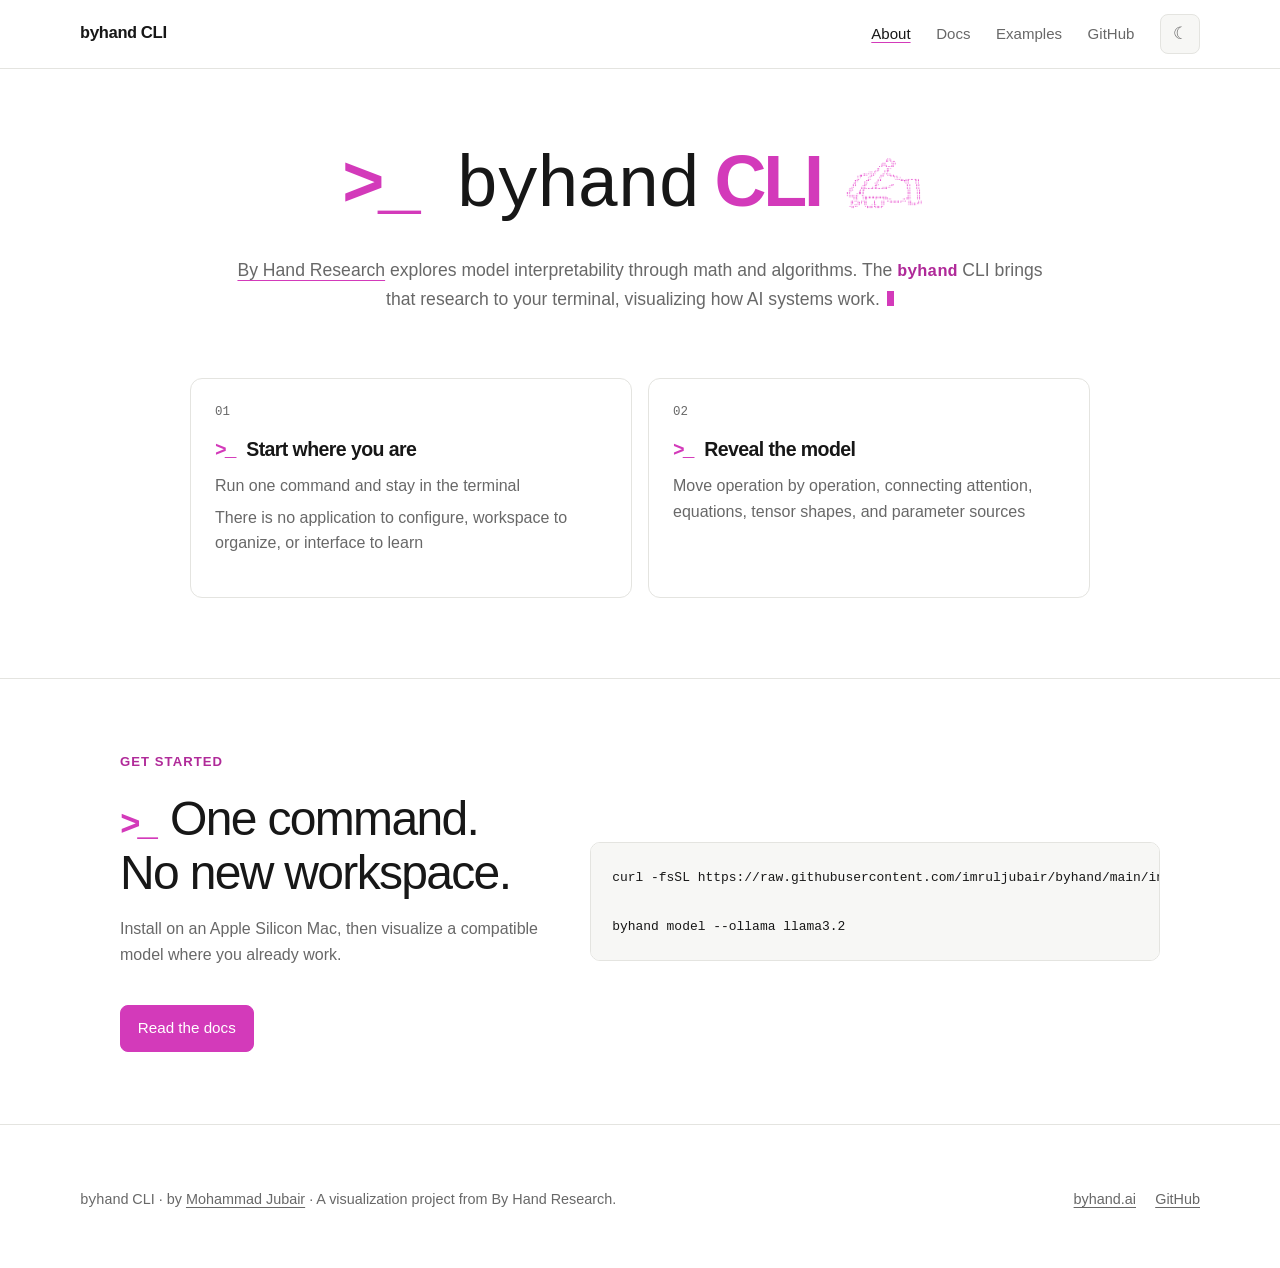
==== docs/index.html @ ef61d03f "theme" ====
<!doctype html>
<html lang="en">
  <head>
    <meta charset="utf-8">
    <meta name="viewport" content="width=device-width, initial-scale=1">
    <title>byhand CLI</title>
    <link rel="icon" type="image/svg+xml" href="./assets/favicon.svg?v=1">
    <meta name="description" content="Low-effort AI model visualization in the terminal you already use, with no complex new interface to learn.">
    <meta property="og:title" content="byhand CLI">
    <meta property="og:description" content="Make AI models easier to understand without adding another complex interface.">
    <meta property="og:type" content="website">
    <meta property="og:url" content="https://imruljubair.github.io/byhand/">
    <meta property="og:image" content="https://imruljubair.github.io/byhand/assets/logo.png?v=2">
    <meta property="og:image:type" content="image/png">
    <meta property="og:image:width" content="889">
    <meta property="og:image:height" content="540">
    <meta property="og:image:alt" content="byhand CLI logo">
    <meta name="twitter:card" content="summary_large_image">
    <meta name="twitter:title" content="byhand CLI">
    <meta name="twitter:description" content="Make AI models easier to understand without adding another complex interface.">
    <meta name="twitter:image" content="https://imruljubair.github.io/byhand/assets/logo.png?v=2">
    <meta name="twitter:image:alt" content="byhand CLI logo">
    <link rel="canonical" href="https://imruljubair.github.io/byhand/">
    <script src="./assets/theme.js"></script>
    <link rel="stylesheet" href="./assets/styles.css">
  </head>
  <body class="home-page">
    <a class="skip-link" href="#main">Skip to content</a>
    <header class="site-header">
      <nav class="nav" aria-label="Primary navigation">
        <a class="brand" href="./" aria-current="page"><span class="product-command">byhand</span> CLI</a>
        <div class="nav-links">
          <a href="./" aria-current="page">About</a>
          <a href="./docs/">Docs</a>
          <a href="./examples/">Examples</a>
          <a href="https://github.com/imruljubair/byhand">GitHub</a>
          <button class="theme-toggle" type="button" aria-label="Switch theme" title="Switch theme"><span aria-hidden="true">◐</span></button>
        </div>
      </nav>
    </header>

    <main id="main">
      <section class="cli-hero container" aria-labelledby="cli-title">
        <div class="cli-hero-layout">
          <div class="cli-copy">
            <h1 id="cli-title"><span class="terminal-prompt">&gt;_</span> <span class="product-command">byhand</span> <span class="cli-title-end"><strong>CLI</strong><img class="cli-title-logo" src="./assets/logo.png" alt="" aria-hidden="true" decoding="async"></span></h1>
            <div class="cli-intro">
              <p>
                <span><a class="research-link" href="https://www.byhand.ai/">By Hand Research</a> explores model interpretability through math and algorithms. The <code>byhand</code> CLI brings that research to your terminal, visualizing how AI systems work. <i class="terminal-cursor" aria-hidden="true"></i></span>
              </p>
            </div>
          </div>
        </div>
      </section>

      <section class="cli-principles container" aria-label="How byhand works">
          <div class="cli-card-list">
            <article class="card cli-card">
              <span class="card-number">01</span>
              <h2><span class="terminal-prompt" aria-hidden="true">&gt;_</span> Start where you are</h2>
              <p>Run one command and stay in the terminal</p>
              <p>There is no application to configure, workspace to organize, or interface to learn</p>
            </article>
            <article class="card cli-card">
              <span class="card-number">02</span>
              <h2><span class="terminal-prompt" aria-hidden="true">&gt;_</span> Reveal the model</h2>
              <p>Move operation by operation, connecting attention, equations, tensor shapes, and parameter sources</p>
            </article>
          </div>
      </section>

      <section class="section">
        <div class="container install-panel">
          <div>
            <p class="eyebrow">Get started</p>
            <h2 class="terminal-section-title">One command. No new workspace.</h2>
            <p class="lead">Install on an Apple Silicon Mac, then visualize a compatible model where you already work.</p>
            <div class="actions" style="justify-content: flex-start">
              <a class="button" href="./docs/">Read the docs</a>
            </div>
          </div>
          <pre aria-label="Installation and first command"><code>curl -fsSL https://raw.githubusercontent.com/imruljubair/byhand/main/install.sh | sh

byhand model --ollama llama3.2</code></pre>
        </div>
      </section>
    </main>

    <footer class="site-footer">
      <div class="container footer-inner">
        <span><span class="product-command">byhand</span> CLI · by <a href="https://imruljubair.github.io/">Mohammad Jubair</a> · A visualization project from By Hand Research.</span>
        <div class="footer-links">
          <a href="https://www.byhand.ai/">byhand.ai</a>
          <a href="https://github.com/imruljubair/byhand">GitHub</a>
        </div>
      </div>
    </footer>
  </body>
</html>
---- docs/assets/styles.css ----
:root {
  color-scheme: light;
  --background: #ffffff;
  --surface: #f7f7f5;
  --text: #171717;
  --muted: #686868;
  --border: #e4e4e0;
  --strong-border: #c9c9c3;
  --accent: #d33aba;
  --accent-text: #b02a99;
  --accent-hover: #b92ea2;
  --on-accent: #ffffff;
  --prose-text: #444444;
  --page-title-size: clamp(2.25rem, 4vw, 3rem);
  --page-subtitle-size: 1rem;
  --max-width: 1120px;
}

@media (prefers-color-scheme: dark) {
  :root:not([data-theme]) {
    color-scheme: dark;
    --background: #121212;
    --surface: #1a1a1a;
    --text: #f1f1ee;
    --muted: #a3a39d;
    --border: #343430;
    --strong-border: #505049;
    --accent: #e34dcc;
    --accent-text: #f06ada;
    --accent-hover: #f06ada;
    --on-accent: #121212;
    --prose-text: #d0d0ca;
  }
}

:root[data-theme="light"] {
  color-scheme: light;
  --background: #ffffff;
  --surface: #f7f7f5;
  --text: #171717;
  --muted: #686868;
  --border: #e4e4e0;
  --strong-border: #c9c9c3;
  --accent: #d33aba;
  --accent-text: #b02a99;
  --accent-hover: #b92ea2;
  --on-accent: #ffffff;
  --prose-text: #444444;
}

:root[data-theme="dark"] {
  color-scheme: dark;
  --background: #121212;
  --surface: #1a1a1a;
  --text: #f1f1ee;
  --muted: #a3a39d;
  --border: #343430;
  --strong-border: #505049;
  --accent: #e34dcc;
  --accent-text: #f06ada;
  --accent-hover: #f06ada;
  --on-accent: #121212;
  --prose-text: #d0d0ca;
}

* {
  box-sizing: border-box;
}

img,
iframe {
  max-width: 100%;
}

html {
  scroll-behavior: smooth;
}

body {
  margin: 0;
  overflow-x: hidden;
  background: var(--background);
  color: var(--text);
  font-family: Inter, ui-sans-serif, -apple-system, BlinkMacSystemFont, "Segoe UI", sans-serif;
  font-size: 16px;
  line-height: 1.6;
  -webkit-font-smoothing: antialiased;
}

a {
  color: inherit;
  text-decoration-thickness: 1px;
  text-underline-offset: 0.2em;
}

a:hover {
  text-decoration-color: var(--muted);
}

.skip-link {
  position: fixed;
  top: 0.75rem;
  left: 0.75rem;
  z-index: 10;
  padding: 0.55rem 0.8rem;
  background: var(--text);
  color: var(--background);
  transform: translateY(-160%);
}

.skip-link:focus {
  transform: translateY(0);
}

.site-header {
  border-bottom: 1px solid var(--border);
}

.nav {
  width: min(calc(100% - 2rem), var(--max-width));
  min-height: 68px;
  margin: 0 auto;
  display: flex;
  align-items: center;
  justify-content: space-between;
  gap: 2rem;
}

.brand {
  font-size: 1.05rem;
  font-weight: 600;
  letter-spacing: -0.02em;
  text-decoration: none;
  white-space: nowrap;
}

.product-command {
  font-family: ui-monospace, SFMono-Regular, Menlo, Monaco, Consolas, monospace;
  letter-spacing: -0.04em;
}

.nav-links {
  display: flex;
  align-items: center;
  gap: 1.6rem;
  font-size: 0.94rem;
}

.nav-links a {
  display: inline-flex;
  align-items: center;
  min-height: 44px;
  color: var(--muted);
  text-decoration: none;
}

.nav-links a:hover,
.nav-links a[aria-current="page"] {
  color: var(--text);
}

.theme-toggle {
  display: inline-flex;
  width: 40px;
  height: 40px;
  align-items: center;
  justify-content: center;
  padding: 0;
  border: 1px solid var(--border);
  border-radius: 8px;
  background: var(--surface);
  color: var(--muted);
  font: inherit;
  font-size: 1.05rem;
  line-height: 1;
  cursor: pointer;
}

.theme-toggle:hover,
.theme-toggle:focus-visible {
  border-color: var(--accent);
  color: var(--text);
}

.nav-links a[aria-current="page"] {
  text-decoration: underline;
  text-decoration-color: var(--accent);
}

.container {
  width: min(calc(100% - 2rem), var(--max-width));
  margin: 0 auto;
}

.home-page main .container {
  max-width: 1040px;
}

.hero {
  min-height: 560px;
  display: grid;
  place-items: center;
  padding: 5.5rem 0;
  text-align: center;
}

.hero-inner {
  max-width: 800px;
}

.cli-hero {
  padding: 4.5rem 0 4rem;
}

.cli-hero-layout {
  width: min(100%, 940px);
  margin: 0 auto;
}

.cli-copy h1 {
  margin-bottom: 1.75rem;
  font-size: clamp(2.4rem, 6vw, 4.5rem);
  font-weight: 500;
  letter-spacing: -0.045em;
  text-align: center;
}

.cli-copy h1 strong {
  color: var(--accent);
  font-style: normal;
  font-weight: 700;
}

.cli-intro code {
  color: var(--accent-text);
  background: transparent;
  padding: 0;
  font-size: 0.95em;
  font-weight: 700;
}

.cli-title-end {
  white-space: nowrap;
}

.cli-title-logo {
  display: inline-block;
  width: auto;
  height: 0.82em;
  margin-left: 0.28em;
  object-fit: contain;
  vertical-align: -0.1em;
}

.terminal-prompt {
  color: var(--accent);
  font-family: ui-monospace, SFMono-Regular, Menlo, Monaco, Consolas, monospace;
  font-weight: 600;
  letter-spacing: -0.1em;
}

.cli-copy h1 .terminal-prompt,
.cli-card h2 .terminal-prompt {
  display: inline-block;
  margin-right: 0.35em;
}

.cli-intro {
  display: grid;
  gap: 1rem;
  width: min(100%, 820px);
  margin: 0 auto;
}

.cli-intro p {
  margin: 0;
  color: var(--muted);
  font-size: 1.1rem;
  font-weight: 500;
  line-height: 1.65;
  text-align: center;
}

.cli-intro b {
  color: var(--text);
  font-weight: 600;
}

.cli-intro .research-link {
  text-decoration-color: var(--accent);
}

.terminal-cursor {
  display: inline-block;
  width: 0.38em;
  height: 0.86em;
  margin-left: 0.15em;
  background: var(--accent);
  vertical-align: -0.05em;
}

.cli-principles {
  padding: 0 0 5rem;
}

.cli-card-list {
  display: grid;
  width: 100%;
  max-width: 900px;
  margin: 0 auto;
  grid-template-columns: repeat(2, minmax(0, 1fr));
  gap: 1rem;
}

.cli-card {
  min-height: 220px;
  padding: 1.5rem;
  border: 1px solid var(--border);
  border-radius: 12px;
}

.cli-card .card-number {
  margin: 0 0 1rem;
  transform: none;
  color: var(--muted);
  font-family: ui-monospace, SFMono-Regular, Menlo, Monaco, Consolas, monospace;
  font-size: 0.78rem;
}

.cli-card h2 {
  margin-bottom: 0.65rem;
  font-size: 1.22rem;
  font-weight: 600;
  letter-spacing: -0.03em;
}

.cli-card p {
  margin: 0;
  color: var(--muted);
  font-size: 1rem;
  font-weight: 400;
  line-height: 1.6;
}

.cli-card p + p {
  margin-top: 0.35rem;
}

:is(
  .terminal-page-title,
  .terminal-section-title,
  .section-heading h2,
  .example-header h2,
  .prose h2
)::before {
  content: ">_";
  margin-right: 0.45em;
  color: var(--accent);
  font-family: ui-monospace, SFMono-Regular, Menlo, Monaco, Consolas, monospace;
  font-size: 0.72em;
  font-weight: 600;
  letter-spacing: -0.1em;
}

.eyebrow {
  margin: 0 0 1.25rem;
  color: var(--accent-text);
  font-size: 0.82rem;
  font-weight: 600;
  letter-spacing: 0.08em;
  text-transform: uppercase;
}

h1,
h2,
h3 {
  margin-top: 0;
  line-height: 1.12;
  letter-spacing: -0.035em;
}

h1 {
  margin-bottom: 1.5rem;
  font-size: clamp(3rem, 7vw, 5.8rem);
  font-weight: 500;
}

.hero-title {
  font-size: clamp(2.5rem, 5vw, 4.5rem);
}

h2 {
  margin-bottom: 1rem;
  font-size: clamp(2rem, 4vw, 3rem);
  font-weight: 500;
}

h3 {
  margin-bottom: 0.65rem;
  font-size: 1.22rem;
  font-weight: 600;
}

.lead {
  max-width: 670px;
  margin: 0 auto;
  color: var(--muted);
  font-size: var(--page-subtitle-size);
  font-weight: 500;
  line-height: 1.65;
}

.actions {
  margin-top: 2.25rem;
  display: flex;
  justify-content: center;
  flex-wrap: wrap;
  gap: 0.75rem;
}

.button {
  display: inline-flex;
  align-items: center;
  justify-content: center;
  min-height: 46px;
  padding: 0.65rem 1.05rem;
  border: 1px solid var(--accent);
  border-radius: 8px;
  background: var(--accent);
  color: var(--on-accent);
  font-size: 0.95rem;
  font-weight: 500;
  text-decoration: none;
}

.button:hover {
  background: var(--accent-hover);
}

.button-secondary {
  border-color: var(--accent);
  background: var(--background);
  color: var(--accent);
}

.button-secondary:hover {
  background: var(--surface);
}

.section {
  padding: 4.5rem 0;
  border-top: 1px solid var(--border);
}

.section-heading {
  max-width: 650px;
  margin-bottom: 2.25rem;
}

.section-heading p,
.card p,
.page-intro p {
  color: var(--muted);
}

.section-heading,
.card,
.page-intro,
.prose {
  overflow-wrap: anywhere;
}

.grid-three {
  display: grid;
  grid-template-columns: repeat(3, minmax(0, 1fr));
  gap: 1rem;
}

.card {
  min-height: 220px;
  padding: 1.5rem;
  border: 1px solid var(--border);
  border-radius: 12px;
  transition: border-color 160ms ease;
}

.card:hover {
  border-color: var(--accent);
}

.card-number {
  display: block;
  margin-bottom: 3.5rem;
  color: var(--muted);
  font-family: ui-monospace, SFMono-Regular, Menlo, Monaco, Consolas, monospace;
  font-size: 0.78rem;
}

.install-panel {
  display: grid;
  grid-template-columns: minmax(0, 0.85fr) minmax(0, 1.15fr);
  gap: 3rem;
  align-items: center;
}

.grid-three > *,
.install-panel > *,
.docs-layout > * {
  min-width: 0;
}

pre,
code {
  font-family: ui-monospace, SFMono-Regular, Menlo, Monaco, Consolas, monospace;
}

code {
  font-size: 0.9em;
}

pre {
  width: 100%;
  max-width: 100%;
  margin: 0;
  padding: 1.35rem;
  overflow-x: auto;
  overscroll-behavior-inline: contain;
  -webkit-overflow-scrolling: touch;
  border: 1px solid var(--border);
  border-radius: 10px;
  background: var(--surface);
  font-size: 0.9rem;
  line-height: 1.7;
  white-space: pre;
}

pre code {
  white-space: inherit;
  overflow-wrap: normal;
  word-break: normal;
}

.page-intro {
  max-width: 760px;
  padding: 5rem 0 3.5rem;
}

.page-intro h1 {
  font-size: var(--page-title-size);
}

.page-intro .terminal-page-title {
  font-size: var(--page-title-size);
}

.docs-page .page-intro {
  padding: 4rem 0 2.5rem;
}

.docs-layout {
  width: 100%;
  min-width: 0;
  display: grid;
  grid-template-columns: 210px minmax(0, 720px);
  gap: 3rem;
  align-items: start;
  padding-bottom: 4rem;
}

.docs-nav {
  position: sticky;
  top: 2rem;
  display: grid;
  gap: 0.55rem;
  font-size: 0.92rem;
}

.docs-nav a {
  color: var(--muted);
  text-decoration: none;
}

.docs-nav a:hover {
  color: var(--accent);
}

.prose section {
  min-width: 0;
  padding: 0 0 2.4rem;
  scroll-margin-top: 2rem;
}

.prose section:last-child {
  padding-bottom: 0;
}

.prose section + section {
  padding-top: 2.4rem;
  border-top: 1px solid var(--border);
}

.prose h2 {
  margin-bottom: 0.8rem;
  padding-top: 0.25rem;
  font-size: 2rem;
}

.prose h3 {
  margin-top: 1.4rem;
  margin-bottom: 0.45rem;
}

.prose p,
.prose li {
  color: var(--prose-text);
  overflow-wrap: anywhere;
}

.prose p,
.prose ul {
  margin-top: 0.65rem;
  margin-bottom: 0.85rem;
}

.prose :not(pre) > code {
  white-space: normal;
  overflow-wrap: anywhere;
  word-break: break-word;
}

.prose pre {
  margin: 0.8rem 0 1rem;
  border-left: 2px solid var(--accent);
}

.note {
  padding: 1rem 1.15rem;
  border-left: 2px solid var(--accent);
  background: var(--surface);
}

.visual-tour {
  margin-bottom: 3.5rem;
}

.visual-tour-heading {
  width: 100%;
  max-width: 1000px;
  margin: 0 auto 1.25rem;
}

.screenshot-grid {
  display: grid;
  width: 100%;
  max-width: 1000px;
  margin: 0 auto;
  grid-template-columns: repeat(2, minmax(0, 1fr));
  align-items: start;
  gap: 1rem;
}

.screenshot-step-2 {
  grid-column: 1;
  grid-row: 1;
}

.screenshot-card.screenshot-step-3 {
  grid-column: 2;
  grid-row: 1;
  width: 100%;
  margin-top: 0;
}

.screenshot-card {
  min-width: 0;
  margin: 0;
  overflow: hidden;
  border: 1px solid var(--border);
  border-radius: 12px;
  background: var(--surface);
  transition: border-color 160ms ease;
}

.screenshot-card:hover,
.screenshot-card:focus-within {
  border-color: var(--accent);
}

.screenshot-card a,
.screenshot-card img {
  display: block;
}

.screenshot-image-link {
  background: #1e1e1e;
}

.screenshot-card img {
  width: 100%;
  height: auto;
}

.screenshot-card figcaption {
  display: flex;
  gap: 0.75rem;
  padding: 0.85rem 1rem;
  background: var(--background);
  color: var(--muted);
  font-size: 0.9rem;
}

.screenshot-card figcaption span {
  color: var(--accent);
  font-family: ui-monospace, SFMono-Regular, Menlo, Monaco, Consolas, monospace;
  font-size: 0.82rem;
}

.example-shell {
  width: 100%;
  max-width: 1000px;
  margin: 0 auto 1.25rem;
  overflow: hidden;
  border: 1px solid var(--border);
  border-radius: 14px;
}

.example-header {
  position: relative;
  display: flex;
  align-items: center;
  justify-content: space-between;
  gap: 1rem;
  padding: 1.15rem 1.25rem;
  border-bottom: 1px solid var(--border);
}

.example-header h2,
.example-header p {
  margin: 0;
}

.example-header h2 {
  margin-bottom: 0.35rem;
  font-size: clamp(1.65rem, 3vw, 2rem);
}

.example-header p {
  color: var(--muted);
  font-size: 0.9rem;
}

.example-header .eyebrow {
  margin-bottom: 0.45rem;
  color: var(--accent-text);
  font-size: 0.78rem;
}

.example-heading-copy {
  min-width: 0;
  flex: 1;
  padding-right: 3.75rem;
}

.example-open-button {
  position: absolute;
  top: 1.15rem;
  right: 1.25rem;
  width: 46px;
  min-width: 46px;
  height: 46px;
  padding: 0;
  font-size: 1.35rem;
  line-height: 1;
}

.example-header .example-export-command {
  margin-top: 0.7rem;
  padding: 0.75rem 0.9rem;
  border-left: 2px solid var(--accent);
}

.example-viewport {
  width: 100%;
  height: 560px;
  overflow: hidden;
  background: #101010;
}

.example-frame {
  display: block;
  width: 100%;
  height: 100%;
  border: 0;
}

.examples-docs-link {
  width: 100%;
  max-width: 1000px;
  margin: 0 auto;
  padding-bottom: 5rem;
}

.examples-docs-link a {
  color: var(--text);
  font-size: 0.95rem;
  font-weight: 600;
  text-decoration-color: var(--accent);
}

.site-footer {
  border-top: 1px solid var(--border);
}

.footer-inner {
  min-height: 150px;
  display: flex;
  align-items: center;
  justify-content: space-between;
  gap: 2rem;
  color: var(--muted);
  font-size: 0.9rem;
}

.footer-links {
  display: flex;
  gap: 1.2rem;
}

@media (max-width: 760px) {
  .nav {
    min-height: auto;
    padding: 0.75rem 0;
    align-items: flex-start;
    flex-direction: column;
    gap: 0.2rem;
  }

  .nav-links {
    width: 100%;
    flex-wrap: wrap;
    gap: 0 1.15rem;
    row-gap: 0;
  }

  .hero {
    min-height: 480px;
    padding: 4rem 0;
  }

  .hero-title {
    font-size: clamp(2.15rem, 10vw, 3rem);
  }

  .cli-hero {
    padding: 3.5rem 0 3rem;
  }

  .cli-hero-layout {
    max-width: none;
  }

  .cli-copy h1 {
    margin-bottom: 1.5rem;
  }

  .cli-intro p {
    font-size: var(--page-subtitle-size);
    line-height: 1.55;
  }

  .cli-principles {
    padding-bottom: 3.5rem;
  }

  .cli-card {
    min-height: auto;
    padding: 1.5rem;
    border-radius: 12px;
  }

  .cli-card .card-number {
    margin-bottom: 1rem;
  }

  .cli-card h2 {
    margin-bottom: 1.25rem;
  }

  .desktop-break {
    display: none;
  }

  h2 {
    font-size: clamp(1.75rem, 8vw, 2.3rem);
  }

  .section,
  .page-intro {
    padding-top: 3.5rem;
    padding-bottom: 3rem;
  }

  .docs-page .page-intro {
    padding-top: 2.75rem;
    padding-bottom: 2rem;
  }

  .grid-three,
  .cli-card-list,
  .install-panel,
  .screenshot-grid {
    grid-template-columns: 1fr;
  }

  .grid-three,
  .screenshot-grid {
    gap: 0.8rem;
  }

  .visual-tour {
    margin-bottom: 3.5rem;
  }

  .visual-tour-heading {
    margin-bottom: 1.5rem;
  }

  .screenshot-step-2,
  .screenshot-card.screenshot-step-3 {
    grid-column: auto;
    grid-row: auto;
    margin-top: 0;
  }

  .card {
    min-height: auto;
  }

  .card-number {
    margin-bottom: 2rem;
  }

  .install-panel {
    gap: 2.25rem;
  }

  .docs-layout {
    width: 100%;
    min-width: 0;
    grid-template-columns: 1fr;
    gap: 1.75rem;
    padding-bottom: 2.5rem;
  }

  .docs-nav {
    position: static;
    grid-template-columns: repeat(2, minmax(0, 1fr));
    gap: 0.4rem 1rem;
    padding-bottom: 1rem;
    border-bottom: 1px solid var(--border);
  }

  .docs-nav a {
    display: flex;
    align-items: center;
    min-height: 40px;
    overflow-wrap: anywhere;
  }

  .prose,
  .prose section,
  .prose pre {
    min-width: 0;
  }

  .prose section {
    padding-bottom: 2rem;
  }

  .prose section + section {
    padding-top: 2rem;
  }

  .example-header,
  .footer-inner {
    align-items: flex-start;
    flex-direction: column;
  }

  .example-viewport {
    height: 60dvh;
    min-height: 360px;
    max-height: 480px;
  }

  .footer-inner {
    min-height: auto;
    padding: 2.5rem 0;
  }

  .footer-links {
    flex-wrap: wrap;
  }

  .examples-docs-link {
    padding-bottom: 3.5rem;
  }
}

@media (max-width: 480px) {
  .container,
  .nav {
    width: min(calc(100% - 1.5rem), var(--max-width));
  }

  .nav-links {
    display: flex;
    flex-wrap: nowrap;
    justify-content: space-between;
    gap: 0.5rem;
  }

  .nav-links a {
    min-height: 40px;
  }

  .hero {
    min-height: 430px;
    padding: 3.5rem 0;
  }

  .hero-title {
    font-size: 2.1rem;
  }

  .actions {
    width: 100%;
    margin-top: 1.75rem;
  }

  .actions .button {
    width: 100%;
  }

  .page-intro h1 {
    font-size: var(--page-title-size);
  }

  pre {
    padding: 1rem;
    font-size: 0.78rem;
  }

  .prose ul {
    padding-left: 1.25rem;
  }

  .example-viewport {
    min-height: 340px;
  }
}

@media (max-width: 760px) and (max-height: 600px) {
  .example-viewport {
    height: 68dvh;
    min-height: 320px;
  }
}

@media (prefers-reduced-motion: reduce) {
  html {
    scroll-behavior: auto;
  }
}
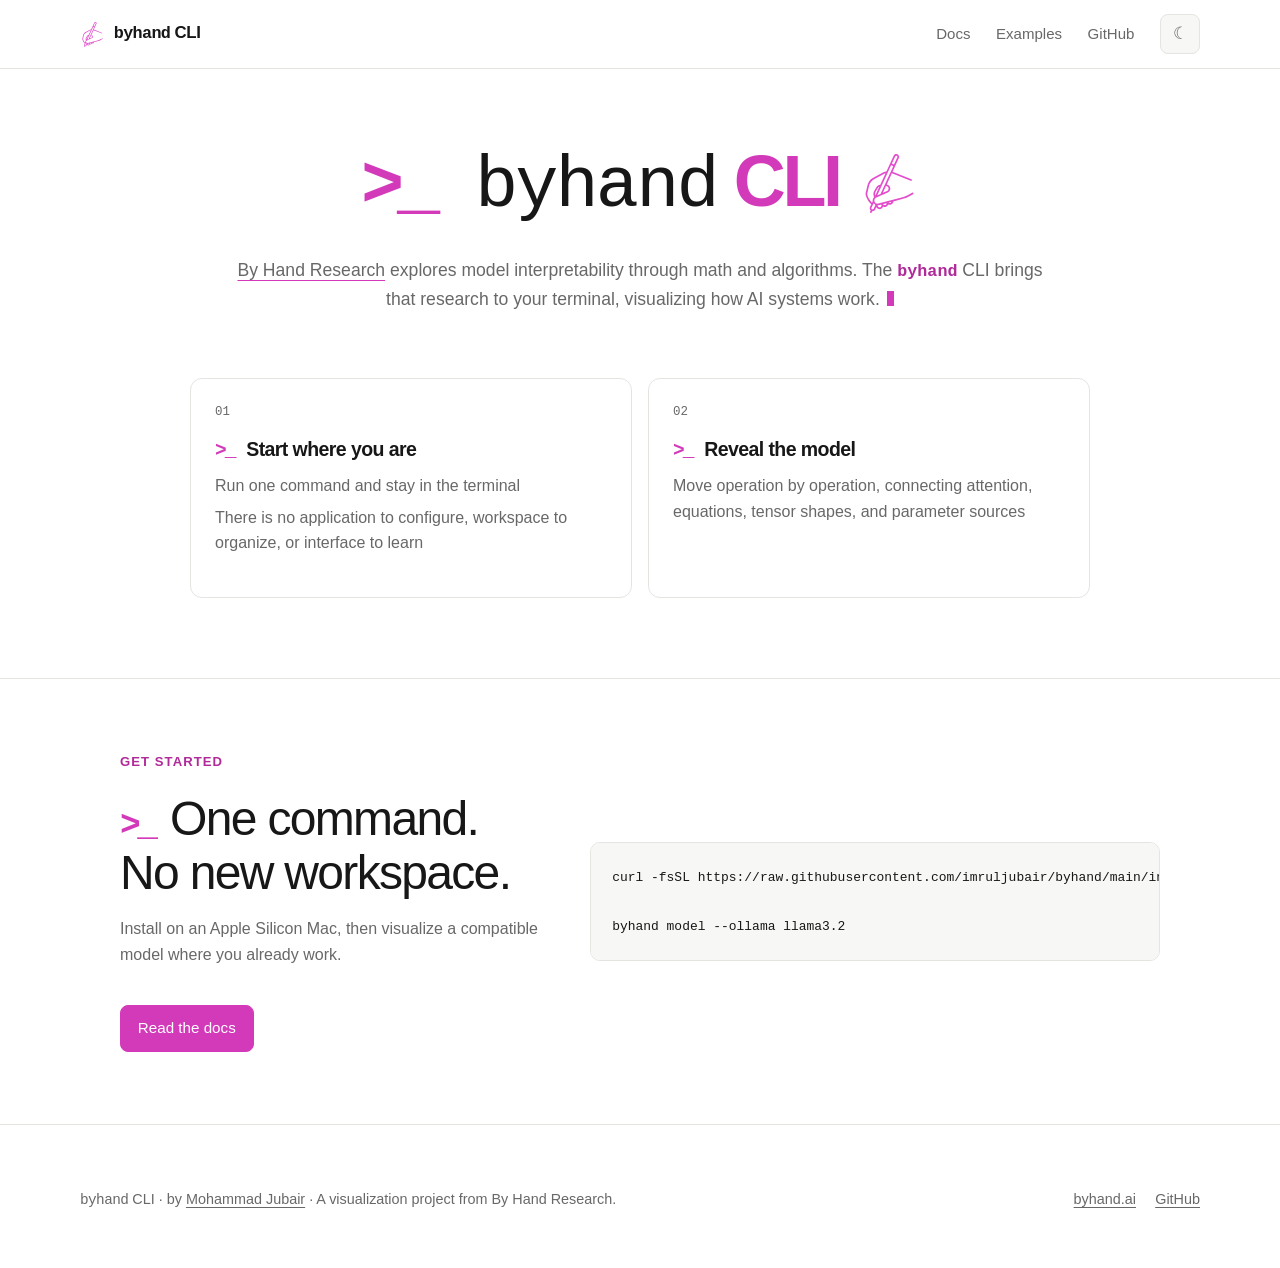
==== commit 38ab208f: "new" ====
--- a/docs/index.html
+++ b/docs/index.html
@@ -4,7 +4,7 @@
     <meta charset="utf-8">
     <meta name="viewport" content="width=device-width, initial-scale=1">
     <title>byhand CLI</title>
-    <link rel="icon" type="image/svg+xml" href="./assets/favicon.svg?v=1">
+    <link rel="icon" type="image/svg+xml" href="./assets/favicon.svg?v=2">
     <meta name="description" content="Low-effort AI model visualization in the terminal you already use, with no complex new interface to learn.">
     <meta property="og:title" content="byhand CLI">
     <meta property="og:description" content="Make AI models easier to understand without adding another complex interface.">
@@ -28,9 +28,8 @@
     <a class="skip-link" href="#main">Skip to content</a>
     <header class="site-header">
       <nav class="nav" aria-label="Primary navigation">
-        <a class="brand" href="./" aria-current="page"><span class="product-command">byhand</span> CLI</a>
+        <a class="brand" href="./" aria-current="page"><img class="brand-mark" src="./assets/favicon.svg?v=2" alt=""><span><span class="product-command">byhand</span> CLI</span></a>
         <div class="nav-links">
-          <a href="./" aria-current="page">About</a>
           <a href="./docs/">Docs</a>
           <a href="./examples/">Examples</a>
           <a href="https://github.com/imruljubair/byhand">GitHub</a>
@@ -43,7 +42,7 @@
       <section class="cli-hero container" aria-labelledby="cli-title">
         <div class="cli-hero-layout">
           <div class="cli-copy">
-            <h1 id="cli-title"><span class="terminal-prompt">&gt;_</span> <span class="product-command">byhand</span> <span class="cli-title-end"><strong>CLI</strong><img class="cli-title-logo" src="./assets/logo.png" alt="" aria-hidden="true" decoding="async"></span></h1>
+            <h1 id="cli-title"><span class="terminal-prompt">&gt;_</span> <span class="product-command">byhand</span> <span class="cli-title-end"><strong>CLI</strong><img class="cli-title-logo" src="./assets/favicon.svg?v=2" alt="" aria-hidden="true" decoding="async"></span></h1>
             <div class="cli-intro">
               <p>
                 <span><a class="research-link" href="https://www.byhand.ai/">By Hand Research</a> explores model interpretability through math and algorithms. The <code>byhand</code> CLI brings that research to your terminal, visualizing how AI systems work. <i class="terminal-cursor" aria-hidden="true"></i></span>
--- a/docs/assets/styles.css
+++ b/docs/assets/styles.css
@@ -127,11 +127,20 @@
 }
 
 .brand {
+  display: inline-flex;
+  align-items: center;
+  gap: 0.55rem;
   font-size: 1.05rem;
   font-weight: 600;
   letter-spacing: -0.02em;
   text-decoration: none;
   white-space: nowrap;
+}
+
+.brand-mark {
+  width: 25px;
+  height: 25px;
+  flex: 0 0 auto;
 }
 
 .product-command {
@@ -554,7 +563,7 @@
 }
 
 .docs-page .page-intro {
-  padding: 4rem 0 2.5rem;
+  padding: 5rem 0 2.5rem;
 }
 
 .docs-layout {
@@ -649,6 +658,21 @@
   margin: 0 auto 1.25rem;
 }
 
+.visual-tour-heading .eyebrow {
+  margin-bottom: 0.65rem;
+}
+
+.visual-tour-intro {
+  margin: 0 0 0.65rem;
+  color: var(--muted);
+}
+
+.visual-tour-command {
+  max-width: 520px;
+  padding: 0.75rem 0.9rem;
+  border-left: 2px solid var(--accent);
+}
+
 .screenshot-grid {
   display: grid;
   width: 100%;
@@ -687,6 +711,7 @@
 }
 
 .screenshot-card a,
+.screenshot-card picture,
 .screenshot-card img {
   display: block;
 }
@@ -713,6 +738,14 @@
   color: var(--accent);
   font-family: ui-monospace, SFMono-Regular, Menlo, Monaco, Consolas, monospace;
   font-size: 0.82rem;
+}
+
+.screenshot-hint {
+  width: 100%;
+  max-width: 1000px;
+  margin: 0.75rem auto 0;
+  color: var(--muted);
+  font-size: 0.85rem;
 }
 
 .example-shell {
@@ -758,18 +791,19 @@
 .example-heading-copy {
   min-width: 0;
   flex: 1;
-  padding-right: 3.75rem;
+  padding-right: 2.25rem;
 }
 
 .example-open-button {
   position: absolute;
   top: 1.15rem;
   right: 1.25rem;
-  width: 46px;
-  min-width: 46px;
-  height: 46px;
+  width: 28px;
+  min-width: 28px;
+  min-height: 28px;
+  height: 28px;
   padding: 0;
-  font-size: 1.35rem;
+  font-size: 0.85rem;
   line-height: 1;
 }
 
@@ -901,7 +935,7 @@
   }
 
   .docs-page .page-intro {
-    padding-top: 2.75rem;
+    padding-top: 3.5rem;
     padding-bottom: 2rem;
   }
 
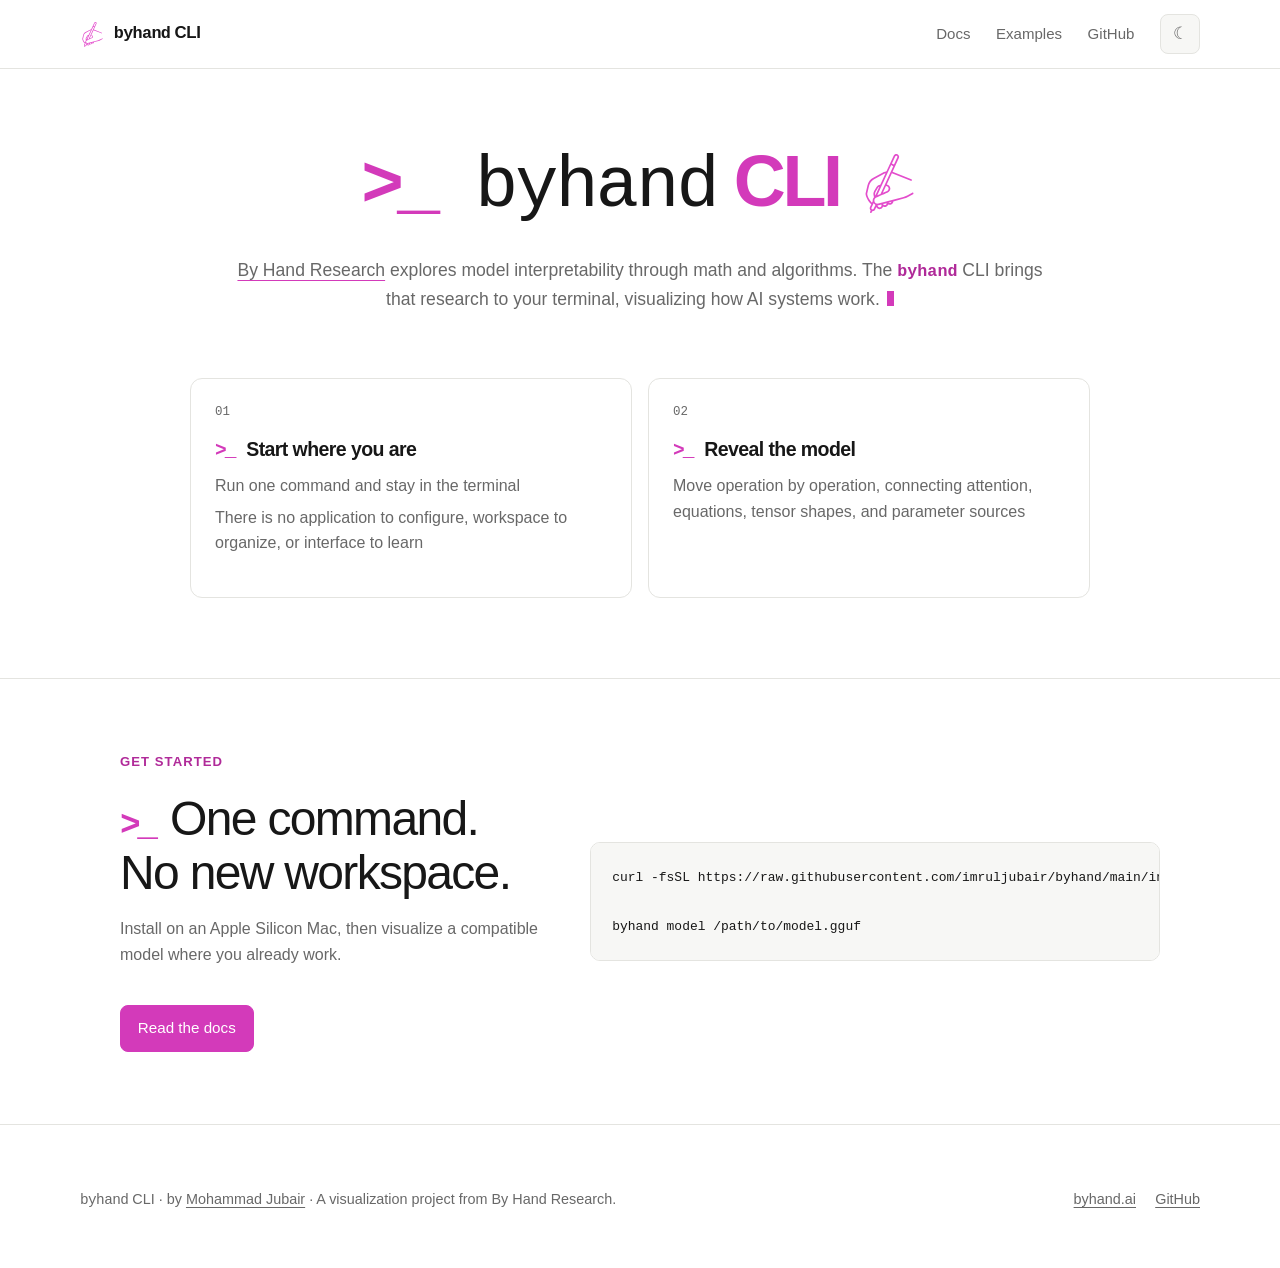
==== commit c40ae65c: "Update index.html" ====
--- a/docs/index.html
+++ b/docs/index.html
@@ -80,7 +80,7 @@
           </div>
           <pre aria-label="Installation and first command"><code>curl -fsSL https://raw.githubusercontent.com/imruljubair/byhand/main/install.sh | sh
 
-byhand model --ollama llama3.2</code></pre>
+byhand model /path/to/model.gguf</code></pre>
         </div>
       </section>
     </main>
--- a/docs/assets/styles.css
+++ b/docs/assets/styles.css
@@ -827,6 +827,20 @@
   border: 0;
 }
 
+.excel-viewport {
+  width: 100%;
+  height: 620px;
+  overflow: hidden;
+  background: #ffffff;
+}
+
+.excel-frame {
+  display: block;
+  width: 100%;
+  height: 100%;
+  border: 0;
+}
+
 .examples-docs-link {
   width: 100%;
   max-width: 1000px;
@@ -1021,7 +1035,8 @@
     flex-direction: column;
   }
 
-  .example-viewport {
+  .example-viewport,
+  .excel-viewport {
     height: 60dvh;
     min-height: 360px;
     max-height: 480px;
@@ -1089,13 +1104,15 @@
     padding-left: 1.25rem;
   }
 
-  .example-viewport {
+  .example-viewport,
+  .excel-viewport {
     min-height: 340px;
   }
 }
 
 @media (max-width: 760px) and (max-height: 600px) {
-  .example-viewport {
+  .example-viewport,
+  .excel-viewport {
     height: 68dvh;
     min-height: 320px;
   }
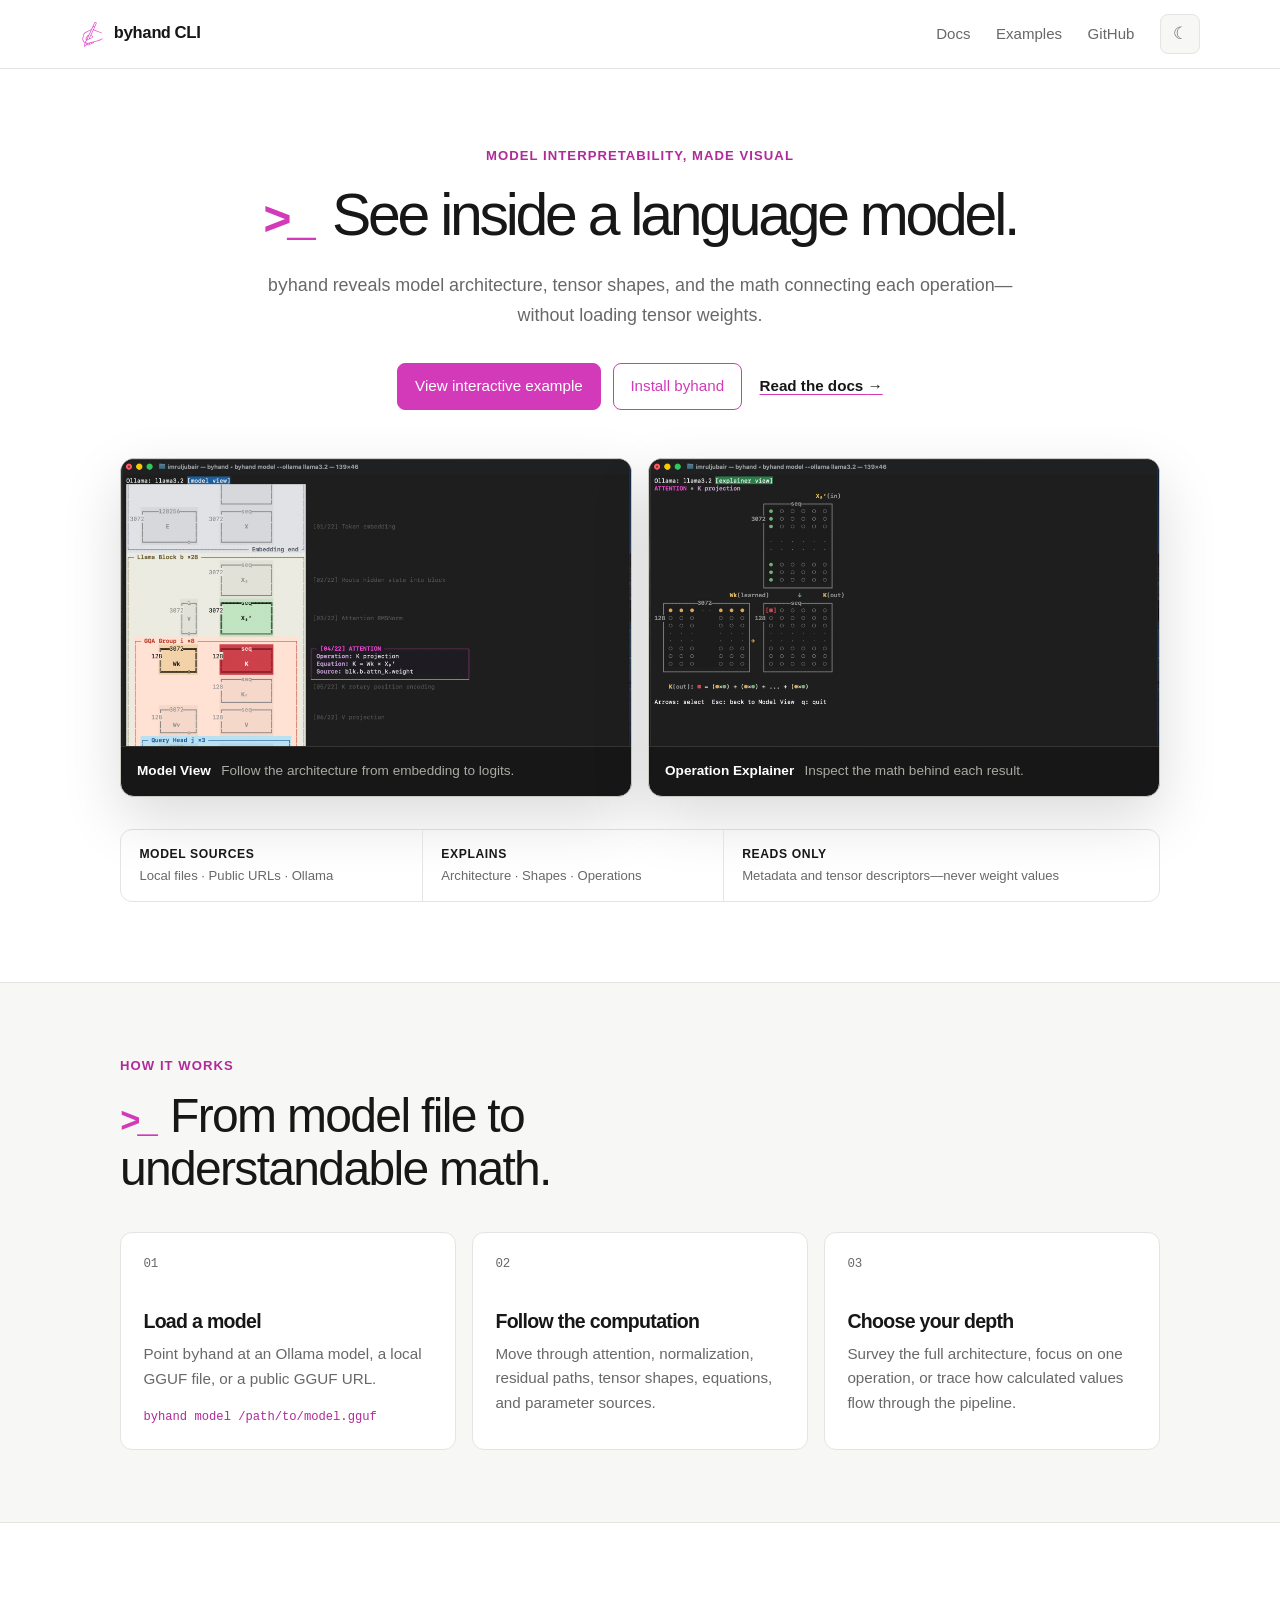
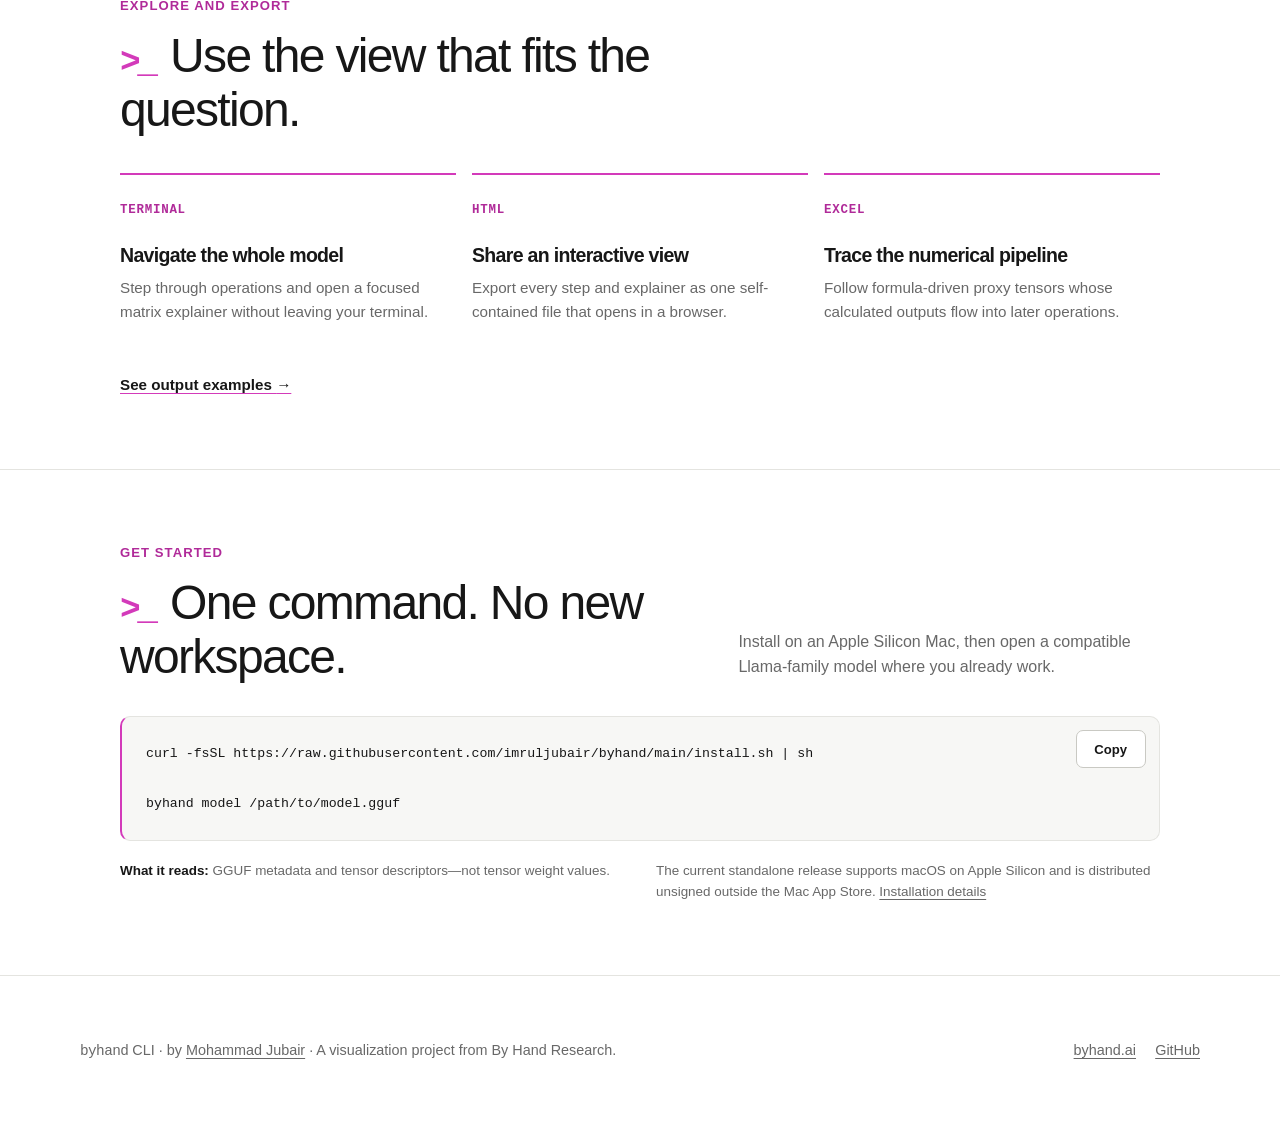
==== commit 31644a92: "new home" ====
--- a/docs/index.html
+++ b/docs/index.html
@@ -3,11 +3,11 @@
   <head>
     <meta charset="utf-8">
     <meta name="viewport" content="width=device-width, initial-scale=1">
-    <title>byhand CLI</title>
+    <title>byhand CLI · Visualize language models operation by operation</title>
     <link rel="icon" type="image/svg+xml" href="./assets/favicon.svg?v=2">
-    <meta name="description" content="Low-effort AI model visualization in the terminal you already use, with no complex new interface to learn.">
-    <meta property="og:title" content="byhand CLI">
-    <meta property="og:description" content="Make AI models easier to understand without adding another complex interface.">
+    <meta name="description" content="Explore how compatible GGUF language models work, operation by operation, from local files, public URLs, or Ollama.">
+    <meta property="og:title" content="byhand CLI · Visualize language models operation by operation">
+    <meta property="og:description" content="Explore compatible GGUF language models from local files, public URLs, or Ollama—operation by operation.">
     <meta property="og:type" content="website">
     <meta property="og:url" content="https://imruljubair.github.io/byhand/">
     <meta property="og:image" content="https://imruljubair.github.io/byhand/assets/logo.png?v=2">
@@ -16,13 +16,14 @@
     <meta property="og:image:height" content="540">
     <meta property="og:image:alt" content="byhand CLI logo">
     <meta name="twitter:card" content="summary_large_image">
-    <meta name="twitter:title" content="byhand CLI">
-    <meta name="twitter:description" content="Make AI models easier to understand without adding another complex interface.">
+    <meta name="twitter:title" content="byhand CLI · Visualize language models operation by operation">
+    <meta name="twitter:description" content="Explore compatible GGUF language models from local files, public URLs, or Ollama—operation by operation.">
     <meta name="twitter:image" content="https://imruljubair.github.io/byhand/assets/logo.png?v=2">
     <meta name="twitter:image:alt" content="byhand CLI logo">
     <link rel="canonical" href="https://imruljubair.github.io/byhand/">
     <script src="./assets/theme.js"></script>
-    <link rel="stylesheet" href="./assets/styles.css">
+    <script src="./assets/home.js?v=1" defer></script>
+    <link rel="stylesheet" href="./assets/styles.css?v=5">
   </head>
   <body class="home-page">
     <a class="skip-link" href="#main">Skip to content</a>
@@ -39,48 +40,115 @@
     </header>
 
     <main id="main">
-      <section class="cli-hero container" aria-labelledby="cli-title">
-        <div class="cli-hero-layout">
-          <div class="cli-copy">
-            <h1 id="cli-title"><span class="terminal-prompt">&gt;_</span> <span class="product-command">byhand</span> <span class="cli-title-end"><strong>CLI</strong><img class="cli-title-logo" src="./assets/favicon.svg?v=2" alt="" aria-hidden="true" decoding="async"></span></h1>
-            <div class="cli-intro">
-              <p>
-                <span><a class="research-link" href="https://www.byhand.ai/">By Hand Research</a> explores model interpretability through math and algorithms. The <code>byhand</code> CLI brings that research to your terminal, visualizing how AI systems work. <i class="terminal-cursor" aria-hidden="true"></i></span>
-              </p>
-            </div>
+      <section class="home-hero container" aria-labelledby="home-title">
+        <div class="home-hero-copy">
+          <p class="eyebrow">Model interpretability, made visual</p>
+          <h1 id="home-title"><span class="terminal-prompt" aria-hidden="true">&gt;_</span> See inside a language model.</h1>
+          <p class="home-hero-lead"><span class="product-command">byhand</span> reveals model architecture, tensor shapes, and the math connecting each operation—without loading tensor weights.</p>
+          <div class="home-actions">
+            <a class="button" href="./examples/">View interactive example</a>
+            <a class="button button-secondary" href="#install">Install byhand</a>
+            <a class="home-text-link" href="./docs/">Read the docs <span aria-hidden="true">→</span></a>
+          </div>
+        </div>
+
+        <div class="home-product-proof" aria-label="byhand model visualization previews">
+          <figure class="home-preview home-preview-model">
+            <picture>
+              <source srcset="./assets/2-preview.webp" type="image/webp">
+              <img src="./assets/2.png" alt="byhand terminal view showing the operations and tensor shapes in a Llama model" width="1920" height="1080" decoding="async">
+            </picture>
+            <figcaption><span>Model View</span> Follow the architecture from embedding to logits.</figcaption>
+          </figure>
+          <figure class="home-preview home-preview-explainer">
+            <picture>
+              <source srcset="./assets/3-preview.webp" type="image/webp">
+              <img src="./assets/3.png" alt="byhand Operation Explainer showing matrix operands, selected cells, dimensions, and equation" width="1920" height="1080" loading="lazy" decoding="async">
+            </picture>
+            <figcaption><span>Operation Explainer</span> Inspect the math behind each result.</figcaption>
+          </figure>
+        </div>
+
+        <ul class="home-capabilities" aria-label="Model support and data access">
+          <li><strong>Model sources</strong> Local files · Public URLs · Ollama</li>
+          <li><strong>Explains</strong> Architecture · Shapes · Operations</li>
+          <li><strong>Reads only</strong> Metadata and tensor descriptors—never weight values</li>
+        </ul>
+      </section>
+
+      <section class="section home-how" aria-labelledby="how-title">
+        <div class="container">
+          <div class="home-section-heading">
+            <p class="eyebrow">How it works</p>
+            <h2 id="how-title" class="terminal-section-title">From model file to understandable math.</h2>
+          </div>
+          <div class="home-step-grid">
+            <article class="home-step">
+              <span class="card-number">01</span>
+              <h3>Load a model</h3>
+              <p>Point <span class="product-command">byhand</span> at an Ollama model, a local GGUF file, or a public GGUF URL.</p>
+              <code>byhand model /path/to/model.gguf</code>
+            </article>
+            <article class="home-step">
+              <span class="card-number">02</span>
+              <h3>Follow the computation</h3>
+              <p>Move through attention, normalization, residual paths, tensor shapes, equations, and parameter sources.</p>
+            </article>
+            <article class="home-step">
+              <span class="card-number">03</span>
+              <h3>Choose your depth</h3>
+              <p>Survey the full architecture, focus on one operation, or trace how calculated values flow through the pipeline.</p>
+            </article>
           </div>
         </div>
       </section>
 
-      <section class="cli-principles container" aria-label="How byhand works">
-          <div class="cli-card-list">
-            <article class="card cli-card">
-              <span class="card-number">01</span>
-              <h2><span class="terminal-prompt" aria-hidden="true">&gt;_</span> Start where you are</h2>
-              <p>Run one command and stay in the terminal</p>
-              <p>There is no application to configure, workspace to organize, or interface to learn</p>
+      <section class="section home-outputs" aria-labelledby="outputs-title">
+        <div class="container">
+          <div class="home-section-heading">
+            <p class="eyebrow">Explore and export</p>
+            <h2 id="outputs-title" class="terminal-section-title">Use the view that fits the question.</h2>
+          </div>
+          <div class="home-output-grid">
+            <article>
+              <span class="home-output-label">Terminal</span>
+              <h3>Navigate the whole model</h3>
+              <p>Step through operations and open a focused matrix explainer without leaving your terminal.</p>
             </article>
-            <article class="card cli-card">
-              <span class="card-number">02</span>
-              <h2><span class="terminal-prompt" aria-hidden="true">&gt;_</span> Reveal the model</h2>
-              <p>Move operation by operation, connecting attention, equations, tensor shapes, and parameter sources</p>
+            <article>
+              <span class="home-output-label">HTML</span>
+              <h3>Share an interactive view</h3>
+              <p>Export every step and explainer as one self-contained file that opens in a browser.</p>
+            </article>
+            <article>
+              <span class="home-output-label">Excel</span>
+              <h3>Trace the numerical pipeline</h3>
+              <p>Follow formula-driven proxy tensors whose calculated outputs flow into later operations.</p>
             </article>
           </div>
+          <a class="home-inline-link" href="./examples/">See output examples <span aria-hidden="true">→</span></a>
+        </div>
       </section>
 
-      <section class="section">
-        <div class="container install-panel">
-          <div>
-            <p class="eyebrow">Get started</p>
-            <h2 class="terminal-section-title">One command. No new workspace.</h2>
-            <p class="lead">Install on an Apple Silicon Mac, then visualize a compatible model where you already work.</p>
-            <div class="actions" style="justify-content: flex-start">
-              <a class="button" href="./docs/">Read the docs</a>
+      <section class="section home-install" id="install" aria-labelledby="install-title">
+        <div class="container">
+          <div class="home-install-heading">
+            <div>
+              <p class="eyebrow">Get started</p>
+              <h2 id="install-title" class="terminal-section-title">One command. No new workspace.</h2>
             </div>
+            <p>Install on an Apple Silicon Mac, then open a compatible Llama-family model where you already work.</p>
           </div>
-          <pre aria-label="Installation and first command"><code>curl -fsSL https://raw.githubusercontent.com/imruljubair/byhand/main/install.sh | sh
+          <div class="home-command" data-copy-command>
+            <pre aria-label="Installation and first model command"><code>curl -fsSL https://raw.githubusercontent.com/imruljubair/byhand/main/install.sh | sh
 
 byhand model /path/to/model.gguf</code></pre>
+            <button class="copy-button" type="button" data-copy-button aria-label="Copy installation and example commands">Copy</button>
+          </div>
+          <div class="home-install-footer">
+            <p><strong>What it reads:</strong> GGUF metadata and tensor descriptors—not tensor weight values.</p>
+            <p>The current standalone release supports macOS on Apple Silicon and is distributed unsigned outside the Mac App Store. <a href="./docs/">Installation details</a></p>
+          </div>
         </div>
       </section>
     </main>
--- a/docs/assets/styles.css
+++ b/docs/assets/styles.css
@@ -355,6 +355,281 @@
   margin-top: 0.35rem;
 }
 
+.home-hero {
+  padding: 4.75rem 0 5rem;
+}
+
+.home-hero-copy {
+  max-width: 900px;
+  margin: 0 auto 3rem;
+  text-align: center;
+}
+
+.home-hero-copy .eyebrow {
+  margin-bottom: 1rem;
+}
+
+.home-hero-copy h1 {
+  margin-bottom: 1.35rem;
+  font-size: clamp(2.35rem, 4.6vw, 4rem);
+  font-weight: 500;
+  letter-spacing: -0.055em;
+}
+
+.home-hero-copy h1 .terminal-prompt {
+  display: inline-block;
+  margin-right: 0.16em;
+  font-size: 0.82em;
+}
+
+.home-hero-lead {
+  max-width: 760px;
+  margin: 0 auto;
+  color: var(--muted);
+  font-size: 1.12rem;
+  font-weight: 500;
+  line-height: 1.65;
+}
+
+.home-actions {
+  display: flex;
+  align-items: center;
+  justify-content: center;
+  flex-wrap: wrap;
+  gap: 0.75rem;
+  margin-top: 2rem;
+}
+
+.home-text-link,
+.home-inline-link {
+  color: var(--text);
+  font-size: 0.95rem;
+  font-weight: 600;
+  text-decoration-color: var(--accent);
+}
+
+.home-text-link {
+  margin-left: 0.35rem;
+}
+
+.home-product-proof {
+  display: grid;
+  grid-template-columns: repeat(2, minmax(0, 1fr));
+  align-items: start;
+  gap: 1rem;
+}
+
+.home-preview {
+  min-width: 0;
+  margin: 0;
+  overflow: hidden;
+  border: 1px solid var(--strong-border);
+  border-radius: 14px;
+  background: #171717;
+  box-shadow: 0 22px 60px rgb(0 0 0 / 0.14);
+}
+
+.home-preview picture,
+.home-preview img {
+  display: block;
+  width: 100%;
+}
+
+.home-preview img {
+  height: auto;
+  aspect-ratio: 16 / 9;
+  object-fit: cover;
+}
+
+.home-preview figcaption {
+  display: flex;
+  align-items: baseline;
+  gap: 0.65rem;
+  padding: 0.85rem 1rem;
+  border-top: 1px solid #343430;
+  color: #aaa9a4;
+  font-size: 0.85rem;
+}
+
+.home-preview figcaption span {
+  color: #ffffff;
+  font-weight: 600;
+}
+
+.home-capabilities {
+  display: grid;
+  grid-template-columns: 1fr 1fr 1.45fr;
+  gap: 0;
+  margin: 2rem 0 0;
+  padding: 0;
+  border: 1px solid var(--border);
+  border-radius: 12px;
+  list-style: none;
+}
+
+.home-capabilities li {
+  padding: 1rem 1.15rem;
+  color: var(--muted);
+  font-size: 0.82rem;
+  line-height: 1.45;
+}
+
+.home-capabilities li + li {
+  border-left: 1px solid var(--border);
+}
+
+.home-capabilities strong {
+  display: block;
+  margin-bottom: 0.15rem;
+  color: var(--text);
+  font-size: 0.76rem;
+  letter-spacing: 0.05em;
+  text-transform: uppercase;
+}
+
+.home-how {
+  background: var(--surface);
+}
+
+.home-section-heading {
+  max-width: 720px;
+  margin-bottom: 2.25rem;
+}
+
+.home-section-heading .eyebrow,
+.home-install-heading .eyebrow {
+  margin-bottom: 0.8rem;
+}
+
+.home-section-heading h2,
+.home-install-heading h2 {
+  margin-bottom: 0;
+}
+
+.home-step-grid,
+.home-output-grid {
+  display: grid;
+  grid-template-columns: repeat(3, minmax(0, 1fr));
+  gap: 1rem;
+}
+
+.home-step {
+  min-width: 0;
+  padding: 1.4rem;
+  border: 1px solid var(--border);
+  border-radius: 12px;
+  background: var(--background);
+}
+
+.home-step .card-number {
+  margin-bottom: 2.2rem;
+}
+
+.home-step h3,
+.home-output-grid h3 {
+  margin-bottom: 0.6rem;
+}
+
+.home-step p,
+.home-output-grid p {
+  margin: 0;
+  color: var(--muted);
+  font-size: 0.95rem;
+}
+
+.home-step > code {
+  display: block;
+  margin-top: 1rem;
+  overflow-x: auto;
+  color: var(--accent-text);
+  font-size: 0.76rem;
+  white-space: nowrap;
+}
+
+.home-output-grid article {
+  min-width: 0;
+  padding: 1.25rem 0 1.5rem;
+  border-top: 2px solid var(--accent);
+}
+
+.home-output-label {
+  display: inline-block;
+  margin-bottom: 1.5rem;
+  color: var(--accent-text);
+  font-family: ui-monospace, SFMono-Regular, Menlo, Monaco, Consolas, monospace;
+  font-size: 0.78rem;
+  font-weight: 700;
+  letter-spacing: 0.06em;
+  text-transform: uppercase;
+}
+
+.home-inline-link {
+  display: inline-block;
+  margin-top: 1.5rem;
+}
+
+.home-install-heading {
+  display: grid;
+  grid-template-columns: minmax(0, 1.15fr) minmax(260px, 0.85fr);
+  align-items: end;
+  gap: 3rem;
+  margin-bottom: 2rem;
+}
+
+.home-install-heading > p {
+  margin: 0 0 0.25rem;
+  color: var(--muted);
+}
+
+.home-command {
+  position: relative;
+}
+
+.home-command pre {
+  padding: 1.5rem 6rem 1.5rem 1.5rem;
+  border-left: 2px solid var(--accent);
+  font-size: 0.92rem;
+}
+
+.copy-button {
+  position: absolute;
+  top: 0.9rem;
+  right: 0.9rem;
+  min-width: 70px;
+  min-height: 38px;
+  padding: 0.45rem 0.75rem;
+  border: 1px solid var(--strong-border);
+  border-radius: 7px;
+  background: var(--background);
+  color: var(--text);
+  font: inherit;
+  font-size: 0.82rem;
+  font-weight: 600;
+  cursor: pointer;
+}
+
+.copy-button:hover,
+.copy-button:focus-visible {
+  border-color: var(--accent);
+}
+
+.home-install-footer {
+  display: grid;
+  grid-template-columns: repeat(2, minmax(0, 1fr));
+  gap: 2rem;
+  margin-top: 1.2rem;
+}
+
+.home-install-footer p {
+  margin: 0;
+  color: var(--muted);
+  font-size: 0.84rem;
+}
+
+.home-install-footer strong {
+  color: var(--text);
+}
+
 :is(
   .terminal-page-title,
   .terminal-section-title,
@@ -934,6 +1209,71 @@
     margin-bottom: 1.25rem;
   }
 
+  .home-hero {
+    padding: 3.5rem 0 3.75rem;
+  }
+
+  .home-hero-copy {
+    margin-bottom: 2.25rem;
+    text-align: left;
+  }
+
+  .home-hero-copy h1 {
+    font-size: clamp(2.2rem, 8.5vw, 3.1rem);
+  }
+
+  .home-hero-lead {
+    font-size: 1rem;
+  }
+
+  .home-actions {
+    justify-content: flex-start;
+  }
+
+  .home-text-link {
+    width: 100%;
+    margin: 0.35rem 0 0;
+  }
+
+  .home-product-proof,
+  .home-step-grid,
+  .home-output-grid,
+  .home-install-heading,
+  .home-install-footer {
+    grid-template-columns: 1fr;
+  }
+
+  .home-product-proof {
+    gap: 0.85rem;
+  }
+
+  .home-capabilities {
+    grid-template-columns: 1fr;
+  }
+
+  .home-capabilities li + li {
+    border-top: 1px solid var(--border);
+    border-left: 0;
+  }
+
+  .home-step-grid,
+  .home-output-grid {
+    gap: 0.8rem;
+  }
+
+  .home-step .card-number {
+    margin-bottom: 1.25rem;
+  }
+
+  .home-install-heading {
+    align-items: start;
+    gap: 1.15rem;
+  }
+
+  .home-install-footer {
+    gap: 0.65rem;
+  }
+
   .desktop-break {
     display: none;
   }
@@ -1087,6 +1427,37 @@
     margin-top: 1.75rem;
   }
 
+  .home-actions {
+    align-items: stretch;
+    flex-direction: column;
+  }
+
+  .home-actions .button {
+    width: 100%;
+  }
+
+  .home-text-link {
+    margin: 0.45rem 0 0;
+    text-align: center;
+  }
+
+  .home-preview figcaption {
+    align-items: flex-start;
+    flex-direction: column;
+    gap: 0.15rem;
+  }
+
+  .home-command pre {
+    padding: 4.15rem 1rem 1.15rem;
+    font-size: 0.72rem;
+  }
+
+  .copy-button {
+    top: 0.75rem;
+    left: 1rem;
+    right: auto;
+  }
+
   .actions .button {
     width: 100%;
   }
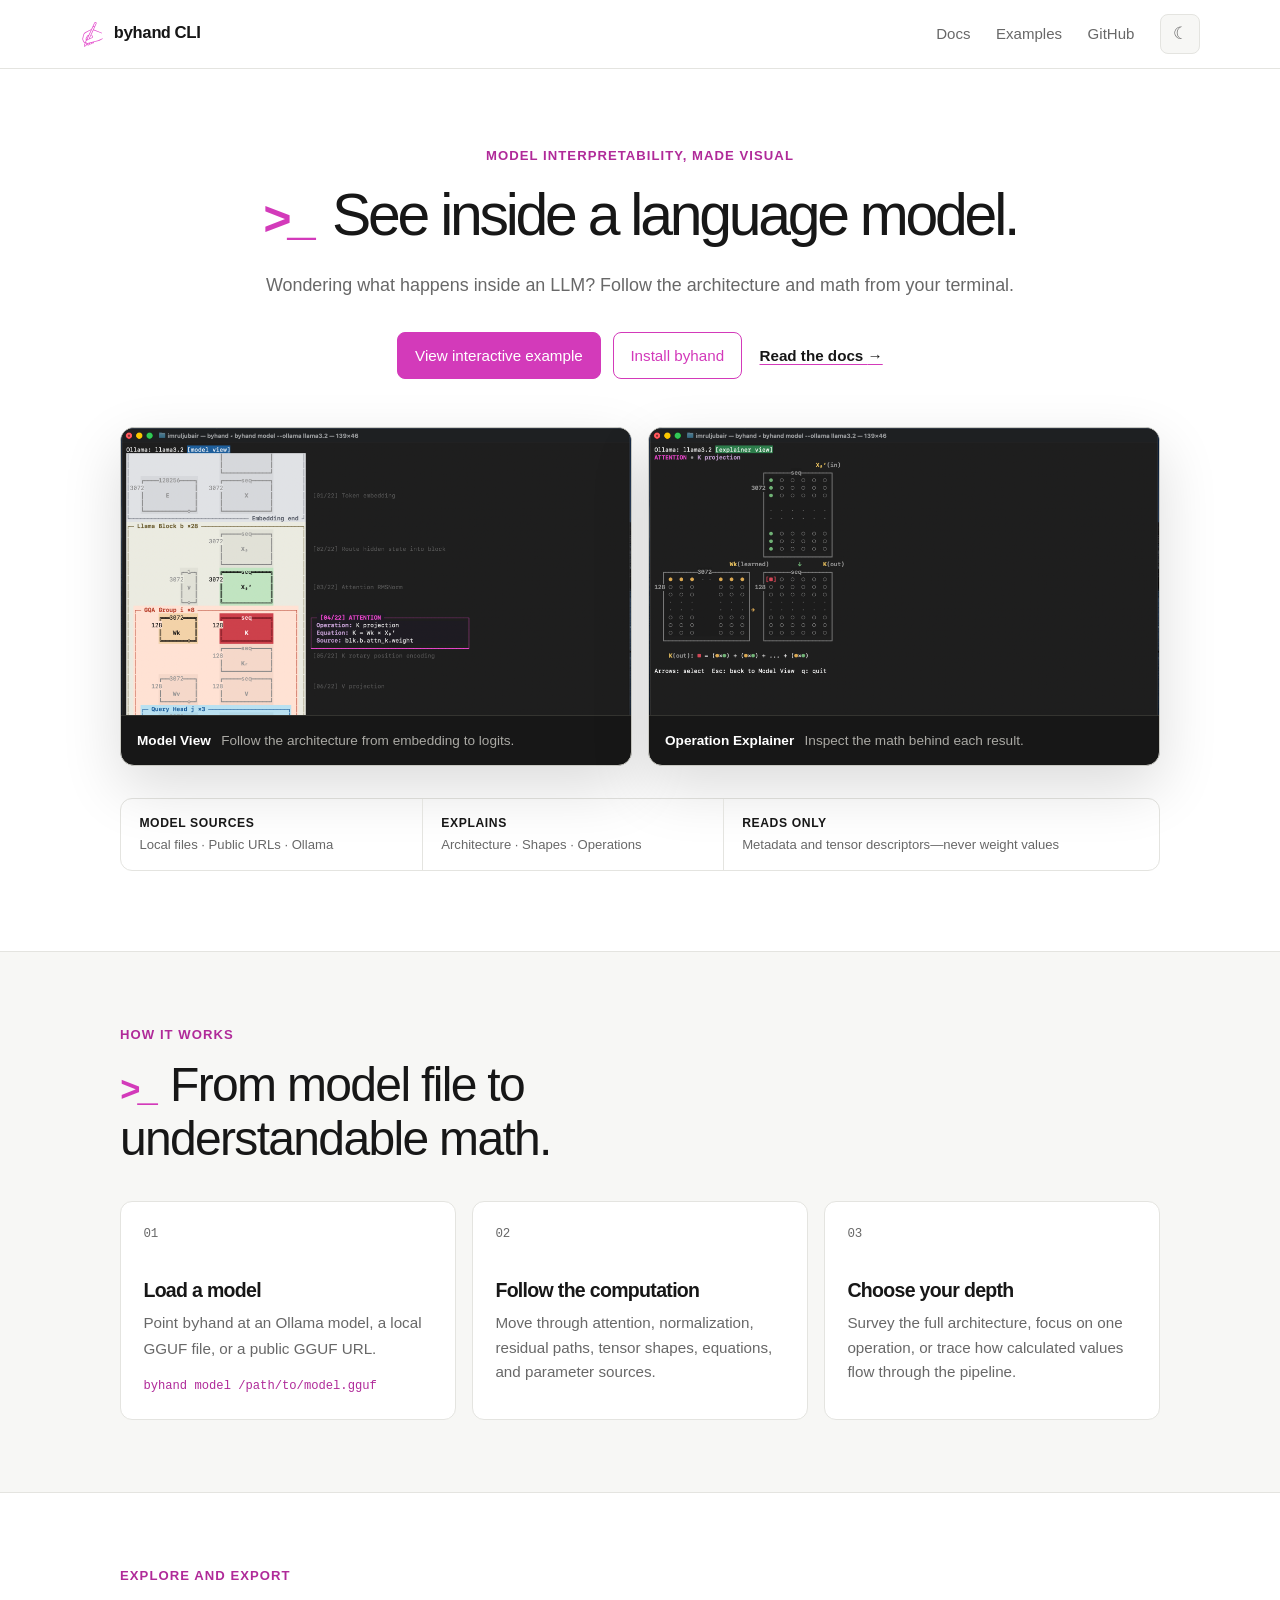
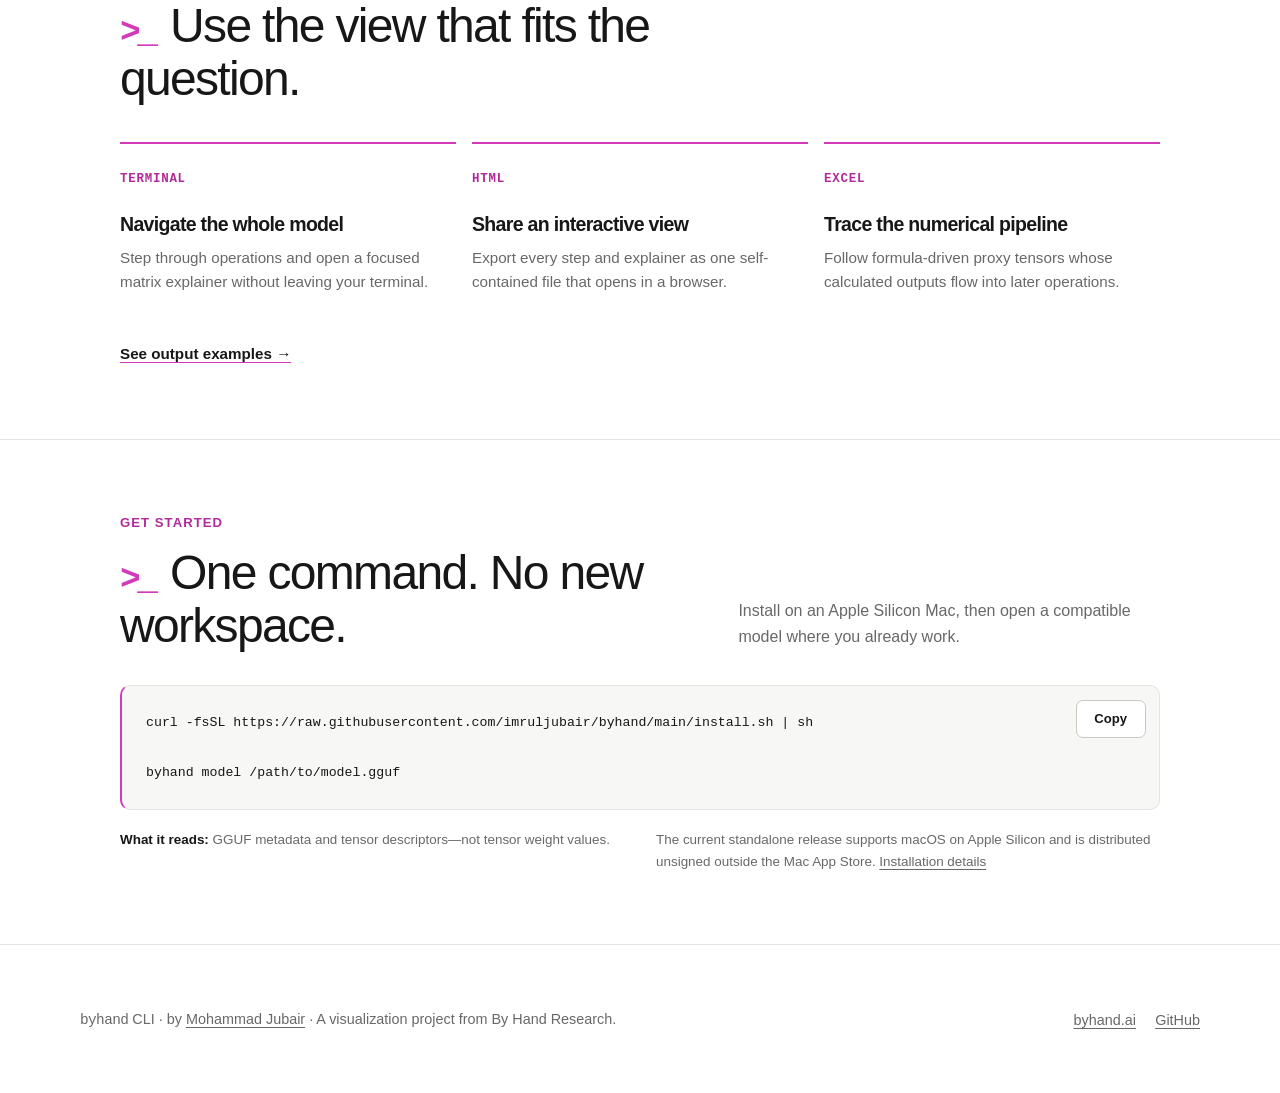
==== commit 3c537045: "Update index.html" ====
--- a/docs/index.html
+++ b/docs/index.html
@@ -44,7 +44,7 @@
         <div class="home-hero-copy">
           <p class="eyebrow">Model interpretability, made visual</p>
           <h1 id="home-title"><span class="terminal-prompt" aria-hidden="true">&gt;_</span> See inside a language model.</h1>
-          <p class="home-hero-lead"><span class="product-command">byhand</span> reveals model architecture, tensor shapes, and the math connecting each operation—without loading tensor weights.</p>
+          <p class="home-hero-lead">Wondering what happens inside an LLM? Follow the architecture and math from your terminal.</p>
           <div class="home-actions">
             <a class="button" href="./examples/">View interactive example</a>
             <a class="button button-secondary" href="#install">Install byhand</a>
@@ -137,7 +137,7 @@
               <p class="eyebrow">Get started</p>
               <h2 id="install-title" class="terminal-section-title">One command. No new workspace.</h2>
             </div>
-            <p>Install on an Apple Silicon Mac, then open a compatible Llama-family model where you already work.</p>
+            <p>Install on an Apple Silicon Mac, then open a compatible model where you already work.</p>
           </div>
           <div class="home-command" data-copy-command>
             <pre aria-label="Installation and first model command"><code>curl -fsSL https://raw.githubusercontent.com/imruljubair/byhand/main/install.sh | sh
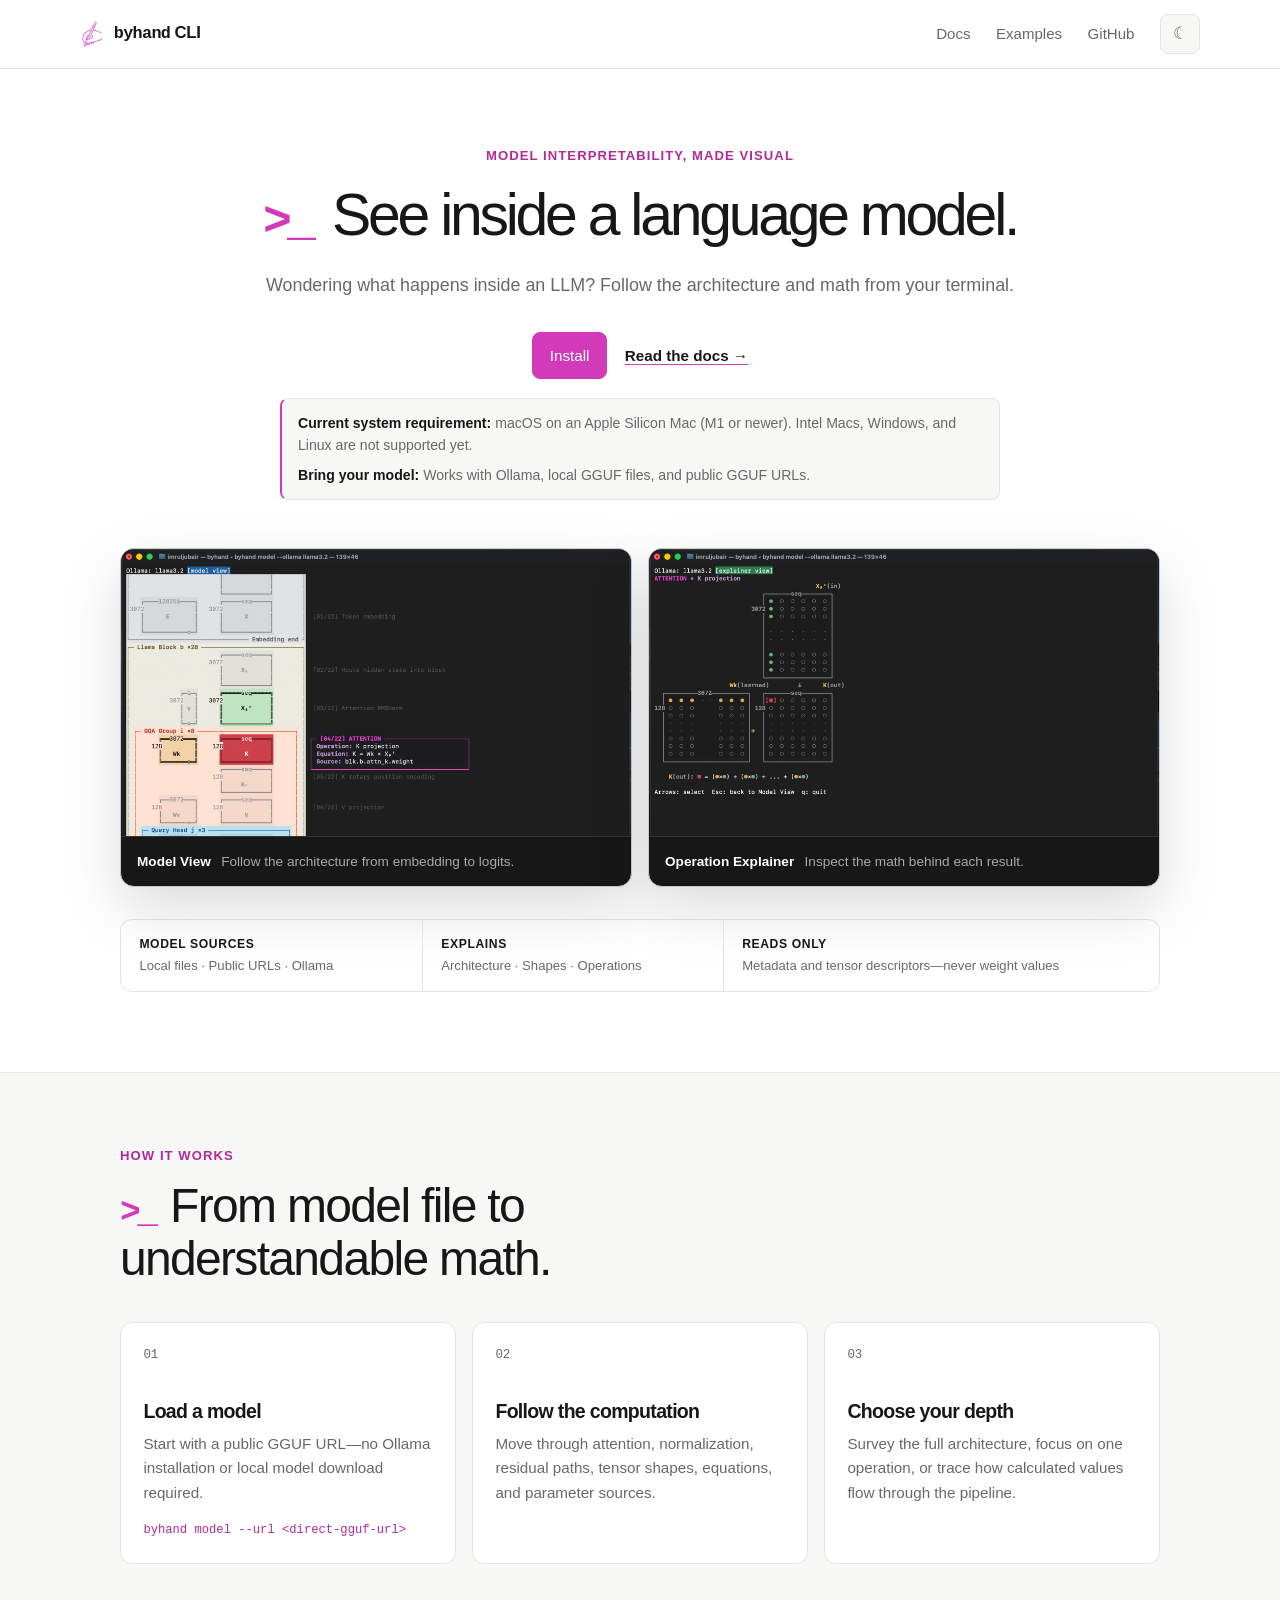
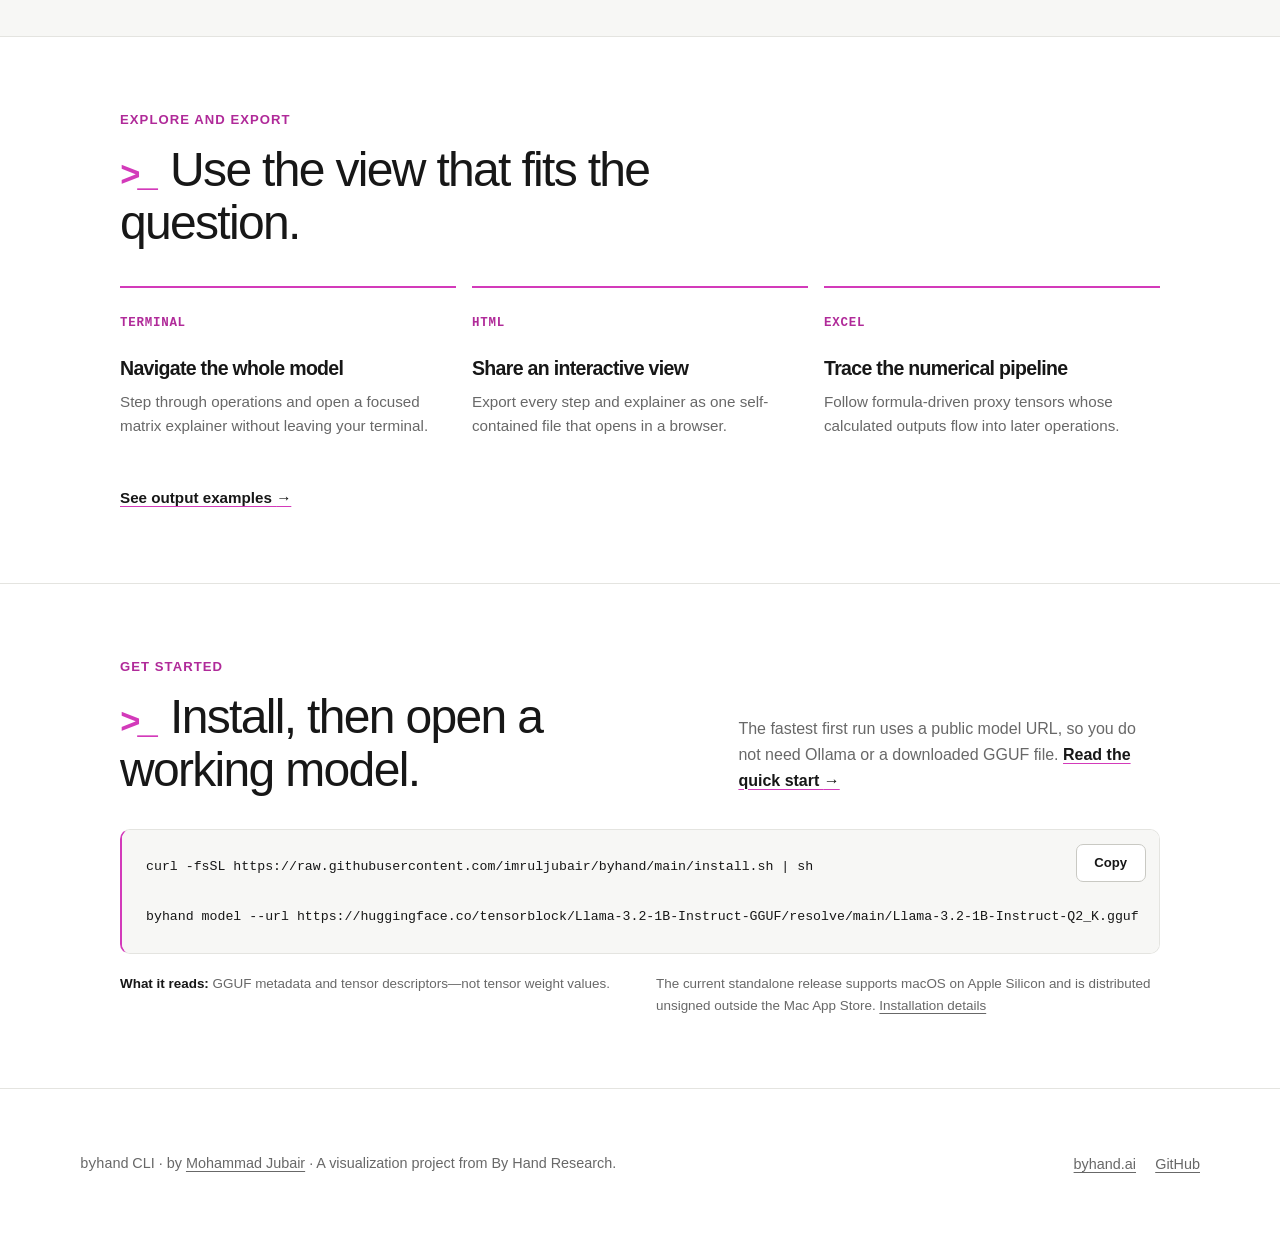
==== commit f86b8315: "new" ====
--- a/docs/index.html
+++ b/docs/index.html
@@ -3,10 +3,10 @@
   <head>
     <meta charset="utf-8">
     <meta name="viewport" content="width=device-width, initial-scale=1">
-    <title>byhand CLI · Visualize language models operation by operation</title>
+    <title>byhand CLI · See inside a language model</title>
     <link rel="icon" type="image/svg+xml" href="./assets/favicon.svg?v=2">
     <meta name="description" content="Explore how compatible GGUF language models work, operation by operation, from local files, public URLs, or Ollama.">
-    <meta property="og:title" content="byhand CLI · Visualize language models operation by operation">
+    <meta property="og:title" content="byhand CLI · See inside a language model">
     <meta property="og:description" content="Explore compatible GGUF language models from local files, public URLs, or Ollama—operation by operation.">
     <meta property="og:type" content="website">
     <meta property="og:url" content="https://imruljubair.github.io/byhand/">
@@ -16,7 +16,7 @@
     <meta property="og:image:height" content="540">
     <meta property="og:image:alt" content="byhand CLI logo">
     <meta name="twitter:card" content="summary_large_image">
-    <meta name="twitter:title" content="byhand CLI · Visualize language models operation by operation">
+    <meta name="twitter:title" content="byhand CLI · See inside a language model">
     <meta name="twitter:description" content="Explore compatible GGUF language models from local files, public URLs, or Ollama—operation by operation.">
     <meta name="twitter:image" content="https://imruljubair.github.io/byhand/assets/logo.png?v=2">
     <meta name="twitter:image:alt" content="byhand CLI logo">
@@ -46,9 +46,12 @@
           <h1 id="home-title"><span class="terminal-prompt" aria-hidden="true">&gt;_</span> See inside a language model.</h1>
           <p class="home-hero-lead">Wondering what happens inside an LLM? Follow the architecture and math from your terminal.</p>
           <div class="home-actions">
-            <a class="button" href="./examples/">View interactive example</a>
-            <a class="button button-secondary" href="#install">Install byhand</a>
+            <a class="button" href="#install">Install</a>
             <a class="home-text-link" href="./docs/">Read the docs <span aria-hidden="true">→</span></a>
+          </div>
+          <div class="home-requirements">
+            <p><strong>Current system requirement:</strong> macOS on an Apple Silicon Mac (M1 or newer). Intel Macs, Windows, and Linux are not supported yet.</p>
+            <p><strong>Bring your model:</strong> Works with Ollama, local GGUF files, and public GGUF URLs.</p>
           </div>
         </div>
 
@@ -86,8 +89,8 @@
             <article class="home-step">
               <span class="card-number">01</span>
               <h3>Load a model</h3>
-              <p>Point <span class="product-command">byhand</span> at an Ollama model, a local GGUF file, or a public GGUF URL.</p>
-              <code>byhand model /path/to/model.gguf</code>
+              <p>Start with a public GGUF URL—no Ollama installation or local model download required.</p>
+              <code>byhand model --url &lt;direct-gguf-url&gt;</code>
             </article>
             <article class="home-step">
               <span class="card-number">02</span>
@@ -135,19 +138,19 @@
           <div class="home-install-heading">
             <div>
               <p class="eyebrow">Get started</p>
-              <h2 id="install-title" class="terminal-section-title">One command. No new workspace.</h2>
+              <h2 id="install-title" class="terminal-section-title">Install, then open a working model.</h2>
             </div>
-            <p>Install on an Apple Silicon Mac, then open a compatible model where you already work.</p>
+            <p>The fastest first run uses a public model URL, so you do not need Ollama or a downloaded GGUF file. <a href="./docs/#quick-start">Read the quick start <span aria-hidden="true">→</span></a></p>
           </div>
           <div class="home-command" data-copy-command>
             <pre aria-label="Installation and first model command"><code>curl -fsSL https://raw.githubusercontent.com/imruljubair/byhand/main/install.sh | sh
 
-byhand model /path/to/model.gguf</code></pre>
+byhand model --url https://huggingface.co/tensorblock/Llama-3.2-1B-Instruct-GGUF/resolve/main/Llama-3.2-1B-Instruct-Q2_K.gguf</code></pre>
             <button class="copy-button" type="button" data-copy-button aria-label="Copy installation and example commands">Copy</button>
           </div>
           <div class="home-install-footer">
             <p><strong>What it reads:</strong> GGUF metadata and tensor descriptors—not tensor weight values.</p>
-            <p>The current standalone release supports macOS on Apple Silicon and is distributed unsigned outside the Mac App Store. <a href="./docs/">Installation details</a></p>
+            <p>The current standalone release supports macOS on Apple Silicon and is distributed unsigned outside the Mac App Store. <a href="./docs/#requirements">Installation details</a></p>
           </div>
         </div>
       </section>
--- a/docs/assets/styles.css
+++ b/docs/assets/styles.css
@@ -400,6 +400,31 @@
   margin-top: 2rem;
 }
 
+.home-requirements {
+  max-width: 720px;
+  margin: 1.15rem auto 0;
+  padding: 0.8rem 1rem;
+  border: 1px solid var(--border);
+  border-left: 2px solid var(--accent);
+  border-radius: 8px;
+  background: var(--surface);
+  color: var(--muted);
+  font-size: 0.88rem;
+  text-align: left;
+}
+
+.home-requirements p {
+  margin: 0;
+}
+
+.home-requirements p + p {
+  margin-top: 0.45rem;
+}
+
+.home-requirements strong {
+  color: var(--text);
+}
+
 .home-text-link,
 .home-inline-link {
   color: var(--text);
@@ -579,6 +604,12 @@
 .home-install-heading > p {
   margin: 0 0 0.25rem;
   color: var(--muted);
+}
+
+.home-install-heading > p a {
+  color: var(--text);
+  font-weight: 600;
+  text-decoration-color: var(--accent);
 }
 
 .home-command {
@@ -917,6 +948,27 @@
   border-left: 2px solid var(--accent);
 }
 
+.prose table {
+  width: 100%;
+  margin: 1rem 0;
+  border-collapse: collapse;
+  font-size: 0.92rem;
+}
+
+.prose th,
+.prose td {
+  padding: 0.75rem;
+  border: 1px solid var(--border);
+  color: var(--prose-text);
+  text-align: left;
+  vertical-align: top;
+}
+
+.prose th {
+  background: var(--surface);
+  color: var(--text);
+}
+
 .note {
   padding: 1rem 1.15rem;
   border-left: 2px solid var(--accent);
